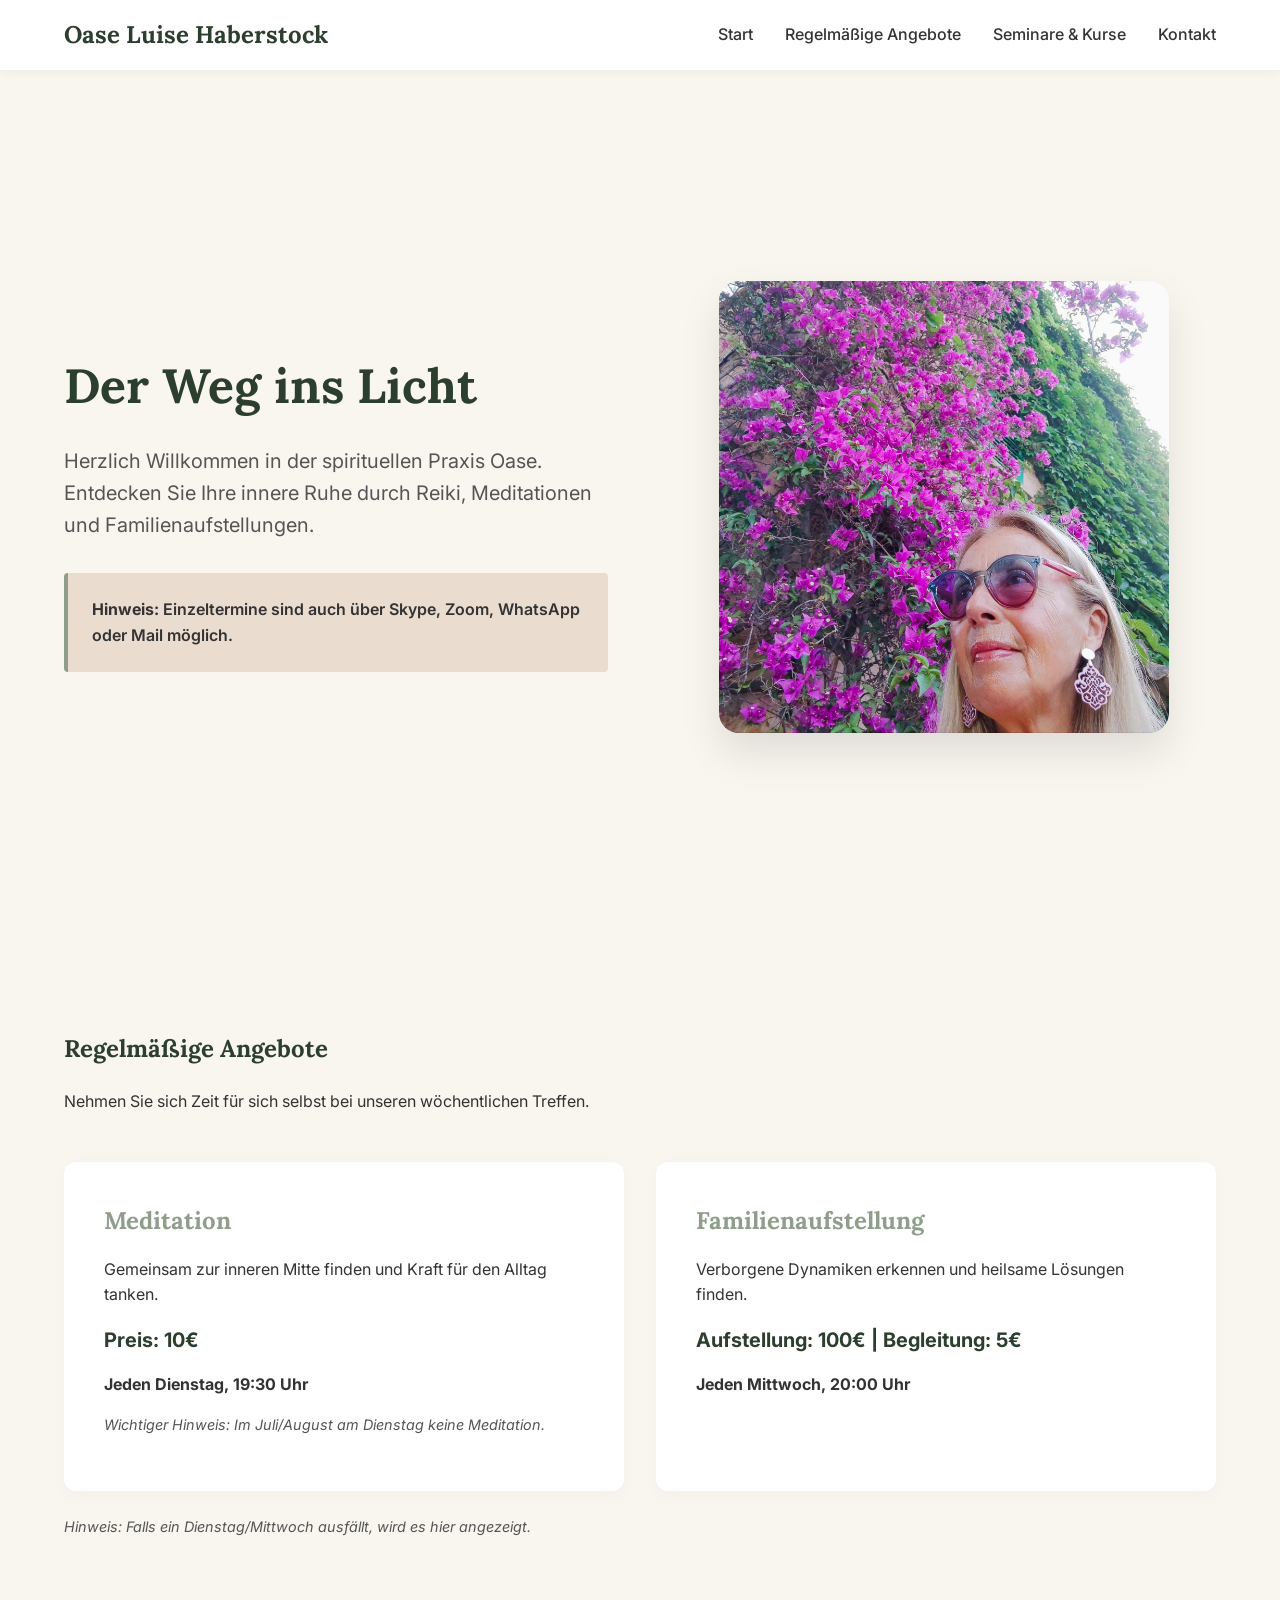
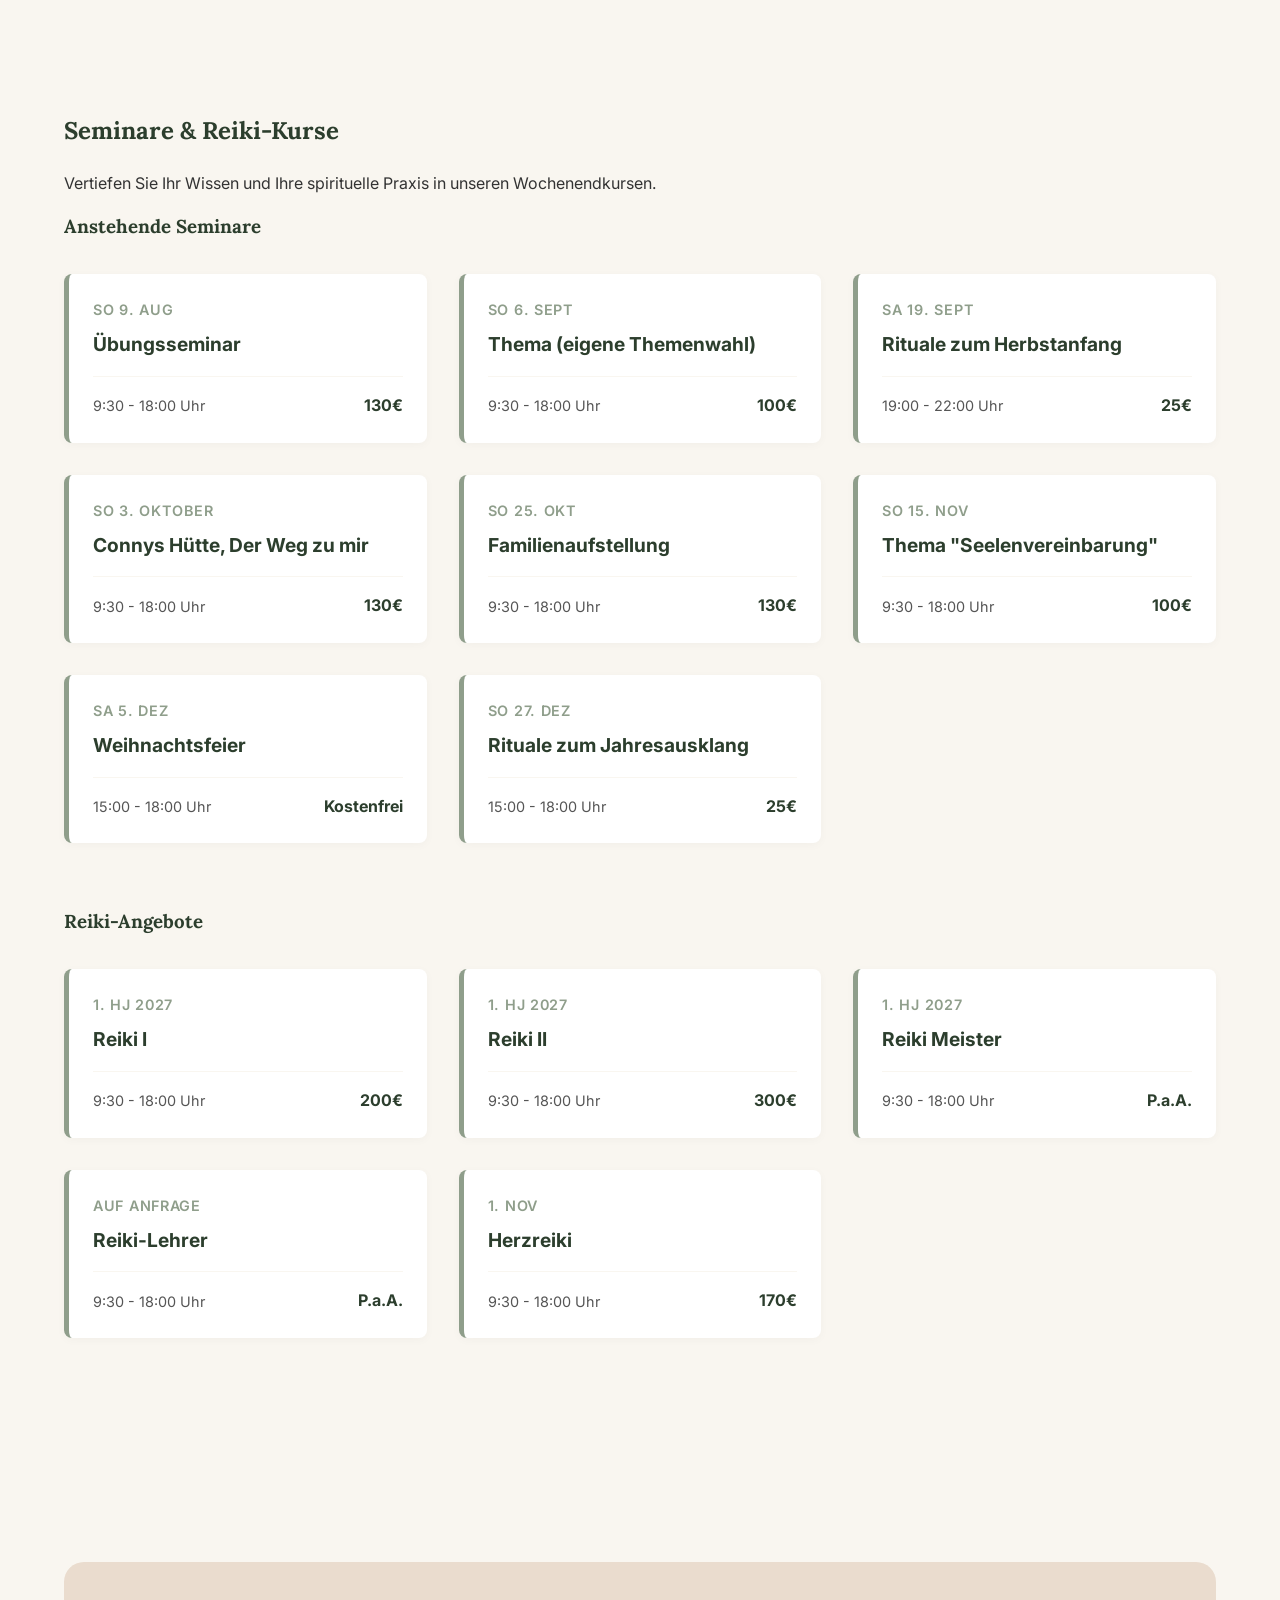
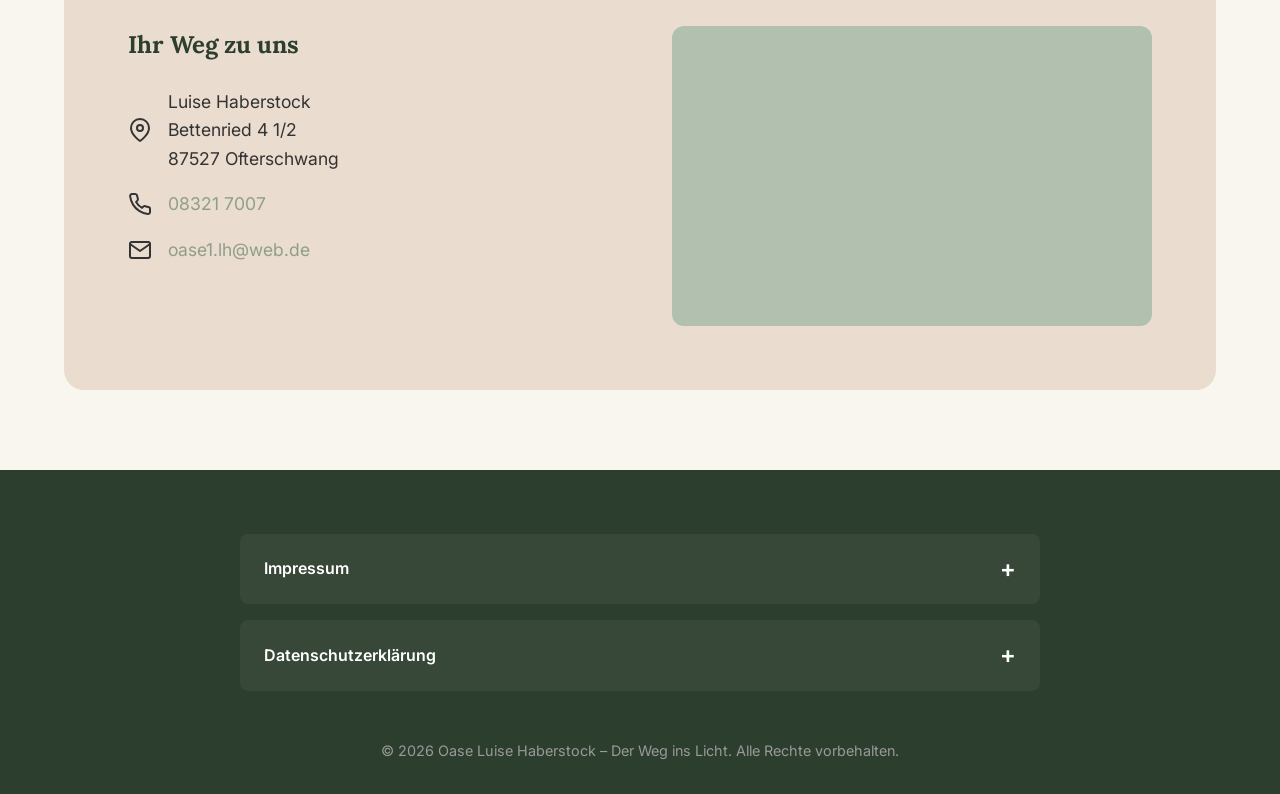
==== index.html @ c5c646de "Add files via upload" ====
<!DOCTYPE html>
<html lang="de">
<head>
    <meta charset="UTF-8">
    <meta name="viewport" content="width=device-width, initial-scale=1.0">
    <title>Oase Luise Haberstock – Der Weg ins Licht</title>
    
    <!-- Google Fonts -->
    <link rel="preconnect" href="https://fonts.googleapis.com">
    <link rel="preconnect" href="https://fonts.gstatic.com" crossorigin>
    <link href="https://fonts.googleapis.com/css2?family=Inter:wght@400;500;600&family=Lora:ital,wght@0,400;0,600;0,700;1,400&display=swap" rel="stylesheet">
    
    <!-- CSS -->
    <link rel="stylesheet" href="style.css">
</head>
<body>

    <!-- Header & Navigation -->
    <header>
        <div class="navbar">
            <div class="logo">Oase Luise Haberstock</div>
            <ul class="nav-links">
                <li><a href="#home">Start</a></li>
                <li><a href="#angebote">Regelmäßige Angebote</a></li>
                <li><a href="#seminare">Seminare & Kurse</a></li>
                <li><a href="#kontakt">Kontakt</a></li>
            </ul>
        </div>
    </header>

    <main>
        <!-- 1. Header / Startbereich -->
        <section id="home" class="hero">
            <div class="hero-content">
                <h1>Der Weg ins Licht</h1>
                <p>Herzlich Willkommen in der spirituellen Praxis Oase. Entdecken Sie Ihre innere Ruhe durch Reiki, Meditationen und Familienaufstellungen.</p>
                
                <div class="notice-box">
                    <strong>Hinweis:</strong> Einzeltermine sind auch über Skype, Zoom, WhatsApp oder Mail möglich.
                </div>
            </div>
            <div class="hero-image">
                <!-- Platzhalter für das Portrait-Bild -->
                <img src="luise-haberstock.jpg" alt="Portrait von Luise Haberstock" onerror="this.outerHTML='<div class=\'placeholder-img\'>Hier Bild einfügen<br>(luise-haberstock.jpg)</div>'">
            </div>
        </section>

        <!-- 2. Regelmäßige Angebote & Preise -->
        <section id="angebote">
            <h2>Regelmäßige Angebote</h2>
            <p>Nehmen Sie sich Zeit für sich selbst bei unseren wöchentlichen Treffen.</p>
            
            <div class="angebote-grid">
                <div class="card">
                    <h3>Meditation</h3>
                    <p>Gemeinsam zur inneren Mitte finden und Kraft für den Alltag tanken.</p>
                    <div class="price">Preis: 10€</div>
                    <p><strong>Jeden Dienstag, 19:30 Uhr</strong></p>
                    <p class="hint">Wichtiger Hinweis: Im Juli/August am Dienstag keine Meditation.</p>
                </div>
                
                <div class="card">
                    <h3>Familienaufstellung</h3>
                    <p>Verborgene Dynamiken erkennen und heilsame Lösungen finden.</p>
                    <div class="price">Aufstellung: 100€ | Begleitung: 5€</div>
                    <p><strong>Jeden Mittwoch, 20:00 Uhr</strong></p>
                </div>
            </div>
            
            <p class="hint" style="margin-top: 1.5rem;">Hinweis: Falls ein Dienstag/Mittwoch ausfällt, wird es hier angezeigt.</p>
        </section>

        <!-- 3. Seminare & Reiki-Kurse -->
        <section id="seminare">
            <h2>Seminare & Reiki-Kurse</h2>
            <p>Vertiefen Sie Ihr Wissen und Ihre spirituelle Praxis in unseren Wochenendkursen.</p>
            
            <h3>Anstehende Seminare</h3>
            <div class="seminar-grid">
                <div class="seminar-card">
                    <div class="seminar-date">So 9. Aug</div>
                    <div class="seminar-title">Übungsseminar</div>
                    <div class="seminar-details">
                        <span class="seminar-time">9:30 - 18:00 Uhr</span>
                        <span class="seminar-price">130€</span>
                    </div>
                </div>

                <div class="seminar-card">
                    <div class="seminar-date">So 6. Sept</div>
                    <div class="seminar-title">Thema (eigene Themenwahl)</div>
                    <div class="seminar-details">
                        <span class="seminar-time">9:30 - 18:00 Uhr</span>
                        <span class="seminar-price">100€</span>
                    </div>
                </div>

                <div class="seminar-card">
                    <div class="seminar-date">Sa 19. Sept</div>
                    <div class="seminar-title">Rituale zum Herbstanfang</div>
                    <div class="seminar-details">
                        <span class="seminar-time">19:00 - 22:00 Uhr</span>
                        <span class="seminar-price">25€</span>
                    </div>
                </div>

                <div class="seminar-card">
                    <div class="seminar-date">So 3. Oktober</div>
                    <div class="seminar-title">Connys Hütte, Der Weg zu mir</div>
                    <div class="seminar-details">
                        <span class="seminar-time">9:30 - 18:00 Uhr</span>
                        <span class="seminar-price">130€</span>
                    </div>
                </div>

                <div class="seminar-card">
                    <div class="seminar-date">So 25. Okt</div>
                    <div class="seminar-title">Familienaufstellung</div>
                    <div class="seminar-details">
                        <span class="seminar-time">9:30 - 18:00 Uhr</span>
                        <span class="seminar-price">130€</span>
                    </div>
                </div>

                <div class="seminar-card">
                    <div class="seminar-date">So 15. Nov</div>
                    <div class="seminar-title">Thema "Seelenvereinbarung"</div>
                    <div class="seminar-details">
                        <span class="seminar-time">9:30 - 18:00 Uhr</span>
                        <span class="seminar-price">100€</span>
                    </div>
                </div>

                <div class="seminar-card">
                    <div class="seminar-date">Sa 5. Dez</div>
                    <div class="seminar-title">Weihnachtsfeier</div>
                    <div class="seminar-details">
                        <span class="seminar-time">15:00 - 18:00 Uhr</span>
                        <span class="seminar-price">Kostenfrei</span>
                    </div>
                </div>

                <div class="seminar-card">
                    <div class="seminar-date">So 27. Dez</div>
                    <div class="seminar-title">Rituale zum Jahresausklang</div>
                    <div class="seminar-details">
                        <span class="seminar-time">15:00 - 18:00 Uhr</span>
                        <span class="seminar-price">25€</span>
                    </div>
                </div>
            </div>

            <h3 style="margin-top: 3rem;">Reiki-Angebote</h3>
            <div class="seminar-grid">
                <div class="seminar-card">
                    <div class="seminar-date">1. HJ 2027</div>
                    <div class="seminar-title">Reiki I</div>
                    <div class="seminar-details">
                        <span class="seminar-time">9:30 - 18:00 Uhr</span>
                        <span class="seminar-price">200€</span>
                    </div>
                </div>

                <div class="seminar-card">
                    <div class="seminar-date">1. HJ 2027</div>
                    <div class="seminar-title">Reiki II</div>
                    <div class="seminar-details">
                        <span class="seminar-time">9:30 - 18:00 Uhr</span>
                        <span class="seminar-price">300€</span>
                    </div>
                </div>

                <div class="seminar-card">
                    <div class="seminar-date">1. HJ 2027</div>
                    <div class="seminar-title">Reiki Meister</div>
                    <div class="seminar-details">
                        <span class="seminar-time">9:30 - 18:00 Uhr</span>
                        <span class="seminar-price">P.a.A.</span>
                    </div>
                </div>

                <div class="seminar-card">
                    <div class="seminar-date">Auf Anfrage</div>
                    <div class="seminar-title">Reiki-Lehrer</div>
                    <div class="seminar-details">
                        <span class="seminar-time">9:30 - 18:00 Uhr</span>
                        <span class="seminar-price">P.a.A.</span>
                    </div>
                </div>

                <div class="seminar-card">
                    <div class="seminar-date">1. Nov</div>
                    <div class="seminar-title">Herzreiki</div>
                    <div class="seminar-details">
                        <span class="seminar-time">9:30 - 18:00 Uhr</span>
                        <span class="seminar-price">170€</span>
                    </div>
                </div>
            </div>
        </section>

        <!-- 4. Ihr Weg zu uns (Anfahrt & Kontakt) -->
        <section id="kontakt">
            <div class="kontakt-wrapper">
                <div class="kontakt-info">
                    <h2>Ihr Weg zu uns</h2>
                    <p>
                        <svg width="24" height="24" viewBox="0 0 24 24" fill="none" stroke="currentColor" stroke-width="2" stroke-linecap="round" stroke-linejoin="round"><path d="M21 10c0 7-9 13-9 13s-9-6-9-13a9 9 0 0 1 18 0z"></path><circle cx="12" cy="10" r="3"></circle></svg>
                        Luise Haberstock<br>Bettenried 4 1/2<br>87527 Ofterschwang
                    </p>
                    <p>
                        <svg width="24" height="24" viewBox="0 0 24 24" fill="none" stroke="currentColor" stroke-width="2" stroke-linecap="round" stroke-linejoin="round"><path d="M22 16.92v3a2 2 0 0 1-2.18 2 19.79 19.79 0 0 1-8.63-3.07 19.5 19.5 0 0 1-6-6 19.79 19.79 0 0 1-3.07-8.67A2 2 0 0 1 4.11 2h3a2 2 0 0 1 2 1.72 12.84 12.84 0 0 0 .7 2.81 2 2 0 0 1-.45 2.11L8.09 9.91a16 16 0 0 0 6 6l1.27-1.27a2 2 0 0 1 2.11-.45 12.84 12.84 0 0 0 2.81.7A2 2 0 0 1 22 16.92z"></path></svg>
                        <a href="tel:083217007">08321 7007</a>
                    </p>
                    <p>
                        <svg width="24" height="24" viewBox="0 0 24 24" fill="none" stroke="currentColor" stroke-width="2" stroke-linecap="round" stroke-linejoin="round"><path d="M4 4h16c1.1 0 2 .9 2 2v12c0 1.1-.9 2-2 2H4c-1.1 0-2-.9-2-2V6c0-1.1.9-2 2-2z"></path><polyline points="22,6 12,13 2,6"></polyline></svg>
                        <a href="mailto:oase1.lh@web.de">oase1.lh@web.de</a>
                    </p>
                </div>
                <div class="kontakt-map">
                    <iframe 
                        width="100%" 
                        height="100%" 
                        style="border:0; border-radius: 12px; min-height: 300px;" 
                        loading="lazy" 
                        allowfullscreen 
                        src="https://maps.google.com/maps?q=Bettenried%204%201/2,%2087527%20Ofterschwang&t=&z=13&ie=UTF8&iwloc=&output=embed">
                    </iframe>
                </div>
            </div>
        </section>
    </main>

    <!-- 5. Footer (Impressum & Datenschutz) -->
    <footer>
        <details>
            <summary>Impressum</summary>
            <div class="details-content">
                <p><strong>Herausgeber und verantwortlich für den Inhalt:</strong></p>
                <p>Luise Haberstock<br>
                Bettenried 4 1/2<br>
                87527 Ofterschwang</p>
                <p>Telefon: 08321 7007<br>
                E-Mail: oase1.lh@web.de</p>
                <p><strong>Gewährleistung:</strong><br>
                Wir bemühen uns um möglichst korrekte und aktuelle Information. Trotzdem können Fehler auftreten. Die Inhalte wurden sorgfältig erarbeitet. Dennoch übernehmen Autoren und Herausgeber keine Gewähr und Haftung für die Richtigkeit, Zuverlässigkeit, Vollständigkeit und Aktualität der Information.</p>
            </div>
        </details>

        <details>
            <summary>Datenschutzerklärung</summary>
            <div class="details-content">
                <p><strong>Verantwortliche:</strong> Luise Haberstock</p>
                <p><strong>Allgemeine Hinweise:</strong><br>
                Die folgenden Hinweise geben einen einfachen Überblick darüber, was mit Ihren personenbezogenen Daten passiert, wenn Sie unsere Website besuchen.</p>
                <p><strong>Datenerfassung auf unserer Website (Server-Log-Files):</strong><br>
                Der Provider der Seiten erhebt und speichert automatisch Informationen in so genannten Server-Log-Files, die Ihr Browser automatisch an uns übermittelt. Dies sind Browsertyp/Browserversion, verwendetes Betriebssystem, Referrer URL, Hostname des zugreifenden Rechners, Uhrzeit der Serveranfrage, IP-Adresse. Eine Zusammenführung dieser Daten mit anderen Datenquellen wird nicht vorgenommen.</p>
                <p><strong>Cookies:</strong><br>
                Diese Website verwendet teilweise so genannte Cookies. Cookies richten auf Ihrem Rechner keinen Schaden an und enthalten keine Viren. Sie dienen dazu, unser Angebot nutzerfreundlicher, effektiver und sicherer zu machen.</p>
                <p><strong>Auskunft, Löschung, Sperrung:</strong><br>
                Sie haben jederzeit das Recht auf unentgeltliche Auskunft über Ihre gespeicherten personenbezogenen Daten, deren Herkunft und Empfänger und den Zweck der Datenverarbeitung sowie ein Recht auf Berichtigung, Sperrung oder Löschung dieser Daten. Hierzu sowie zu weiteren Fragen zum Thema personenbezogene Daten können Sie sich jederzeit unter der im Impressum angegebenen Adresse an uns wenden.</p>
            </div>
        </details>

        <div class="copyright">
            &copy; 2026 Oase Luise Haberstock – Der Weg ins Licht. Alle Rechte vorbehalten.
        </div>
    </footer>

</body>
</html>
---- style.css ----
:root {
  --color-sage: #8F9E8B;
  --color-sage-light: #B2C0AF;
  --color-sand: #EADCCE;
  --color-beige: #F9F6F0;
  --color-white: #FFFFFF;
  --color-text: #333333;
  --color-text-light: #555555;
  --color-heading: #2C3E2D;
  --color-accent: #D9C5B2;
}

html {
  scroll-behavior: smooth;
  font-size: 16px;
}

body {
  margin: 0;
  padding: 0;
  font-family: 'Inter', sans-serif;
  color: var(--color-text);
  background-color: var(--color-beige);
  line-height: 1.6;
}

h1, h2, h3, h4, h5, h6 {
  font-family: 'Lora', serif;
  color: var(--color-heading);
  margin-top: 0;
}

a {
  color: var(--color-sage);
  text-decoration: none;
  transition: color 0.3s ease;
}

a:hover {
  color: var(--color-heading);
}

img {
  max-width: 100%;
  height: auto;
  border-radius: 8px;
}

/* Header & Navigation */
header {
  background-color: var(--color-white);
  box-shadow: 0 2px 10px rgba(0, 0, 0, 0.05);
  position: sticky;
  top: 0;
  z-index: 1000;
}

.navbar {
  display: flex;
  justify-content: space-between;
  align-items: center;
  padding: 1rem 5%;
  max-width: 1200px;
  margin: 0 auto;
}

.logo {
  font-family: 'Lora', serif;
  font-size: 1.5rem;
  font-weight: 700;
  color: var(--color-heading);
}

.nav-links {
  list-style: none;
  display: flex;
  gap: 2rem;
  margin: 0;
  padding: 0;
}

.nav-links a {
  font-weight: 500;
  color: var(--color-text);
}

.nav-links a:hover {
  color: var(--color-sage);
}

/* Sections */
section {
  padding: 5rem 5%;
  max-width: 1200px;
  margin: 0 auto;
}

/* Hero Section */
.hero {
  display: flex;
  align-items: center;
  gap: 4rem;
  min-height: 80vh;
}

.hero-content {
  flex: 1;
}

.hero-content h1 {
  font-size: 3rem;
  margin-bottom: 1rem;
}

.hero-content p {
  font-size: 1.25rem;
  margin-bottom: 2rem;
  color: var(--color-text-light);
}

.notice-box {
  background-color: var(--color-sand);
  padding: 1.5rem;
  border-left: 4px solid var(--color-sage);
  border-radius: 4px;
  font-weight: 600;
  margin-top: 2rem;
}

.hero-image {
  flex: 1;
  text-align: center;
}

.hero-image img {
  width: 100%;
  max-width: 450px;
  border-radius: 20px;
  box-shadow: 0 20px 40px rgba(0, 0, 0, 0.1);
  object-fit: cover;
}

.placeholder-img {
  width: 100%;
  max-width: 450px;
  height: 600px;
  background-color: var(--color-sage-light);
  border-radius: 20px;
  display: flex;
  align-items: center;
  justify-content: center;
  color: var(--color-white);
  font-size: 1.2rem;
  font-family: 'Lora', serif;
}

/* Regelmäßige Angebote */
.angebote-grid {
  display: grid;
  grid-template-columns: repeat(auto-fit, minmax(300px, 1fr));
  gap: 2rem;
  margin-top: 3rem;
}

.card {
  background-color: var(--color-white);
  padding: 2.5rem;
  border-radius: 12px;
  box-shadow: 0 4px 15px rgba(0,0,0,0.03);
  transition: transform 0.3s ease;
}

.card:hover {
  transform: translateY(-5px);
}

.card h3 {
  color: var(--color-sage);
  font-size: 1.5rem;
  margin-bottom: 1rem;
}

.price {
  font-weight: 700;
  font-size: 1.25rem;
  color: var(--color-heading);
  margin: 1rem 0;
}

.hint {
  font-size: 0.9rem;
  color: var(--color-text-light);
  font-style: italic;
}

/* Seminare & Kurse */
.seminar-grid {
  display: grid;
  grid-template-columns: repeat(auto-fill, minmax(300px, 1fr));
  gap: 2rem;
  margin-top: 2rem;
  margin-bottom: 4rem;
}

.seminar-card {
  background-color: var(--color-white);
  border-left: 5px solid var(--color-sage);
  padding: 1.5rem;
  border-radius: 8px;
  box-shadow: 0 2px 10px rgba(0,0,0,0.03);
}

.seminar-date {
  font-size: 0.9rem;
  color: var(--color-sage);
  font-weight: 600;
  text-transform: uppercase;
  letter-spacing: 0.05em;
  margin-bottom: 0.5rem;
}

.seminar-title {
  font-size: 1.2rem;
  font-weight: 700;
  color: var(--color-heading);
  margin-bottom: 0.5rem;
}

.seminar-details {
  display: flex;
  justify-content: space-between;
  align-items: center;
  margin-top: 1rem;
  border-top: 1px solid var(--color-beige);
  padding-top: 1rem;
}

.seminar-time {
  font-size: 0.9rem;
  color: var(--color-text-light);
}

.seminar-price {
  font-weight: 700;
  color: var(--color-heading);
}

/* Kontakt */
.kontakt-wrapper {
  display: flex;
  gap: 4rem;
  background-color: var(--color-sand);
  padding: 4rem;
  border-radius: 20px;
}

.kontakt-info {
  flex: 1;
}

.kontakt-info h2 {
  margin-bottom: 1.5rem;
}

.kontakt-info p {
  font-size: 1.1rem;
  margin-bottom: 1rem;
  display: flex;
  align-items: center;
  gap: 1rem;
}

.kontakt-map {
  flex: 1;
  min-height: 300px;
  background-color: var(--color-sage-light);
  border-radius: 12px;
  display: flex;
  align-items: center;
  justify-content: center;
  color: var(--color-white);
  font-weight: 600;
}

/* Footer & Accordions */
footer {
  background-color: var(--color-heading);
  color: var(--color-white);
  padding: 4rem 5% 2rem;
  text-align: center;
}

details {
  background-color: rgba(255,255,255,0.05);
  margin-bottom: 1rem;
  border-radius: 8px;
  overflow: hidden;
  text-align: left;
  max-width: 800px;
  margin-left: auto;
  margin-right: auto;
}

summary {
  padding: 1rem 1.5rem;
  cursor: pointer;
  font-weight: 600;
  outline: none;
  list-style: none;
  display: flex;
  justify-content: space-between;
  align-items: center;
}

summary::-webkit-details-marker {
  display: none;
}

summary::after {
  content: '+';
  font-size: 1.5rem;
}

details[open] summary::after {
  content: '−';
}

.details-content {
  padding: 0 1.5rem 1.5rem;
  font-size: 0.9rem;
  color: #cccccc;
}

.copyright {
  margin-top: 3rem;
  font-size: 0.9rem;
  color: #999999;
}

/* Responsive */
@media (max-width: 992px) {
  .hero {
    flex-direction: column;
    text-align: center;
    padding-top: 2rem;
  }
  
  .notice-box {
    text-align: left;
  }
  
  .kontakt-wrapper {
    flex-direction: column;
    padding: 2rem;
  }
}

@media (max-width: 768px) {
  .navbar {
    flex-direction: column;
    gap: 1rem;
  }
  
  .nav-links {
    flex-wrap: wrap;
    justify-content: center;
    gap: 1rem;
  }
  
  section {
    padding: 3rem 5%;
  }
  
  .hero-content h1 {
    font-size: 2.2rem;
  }
}
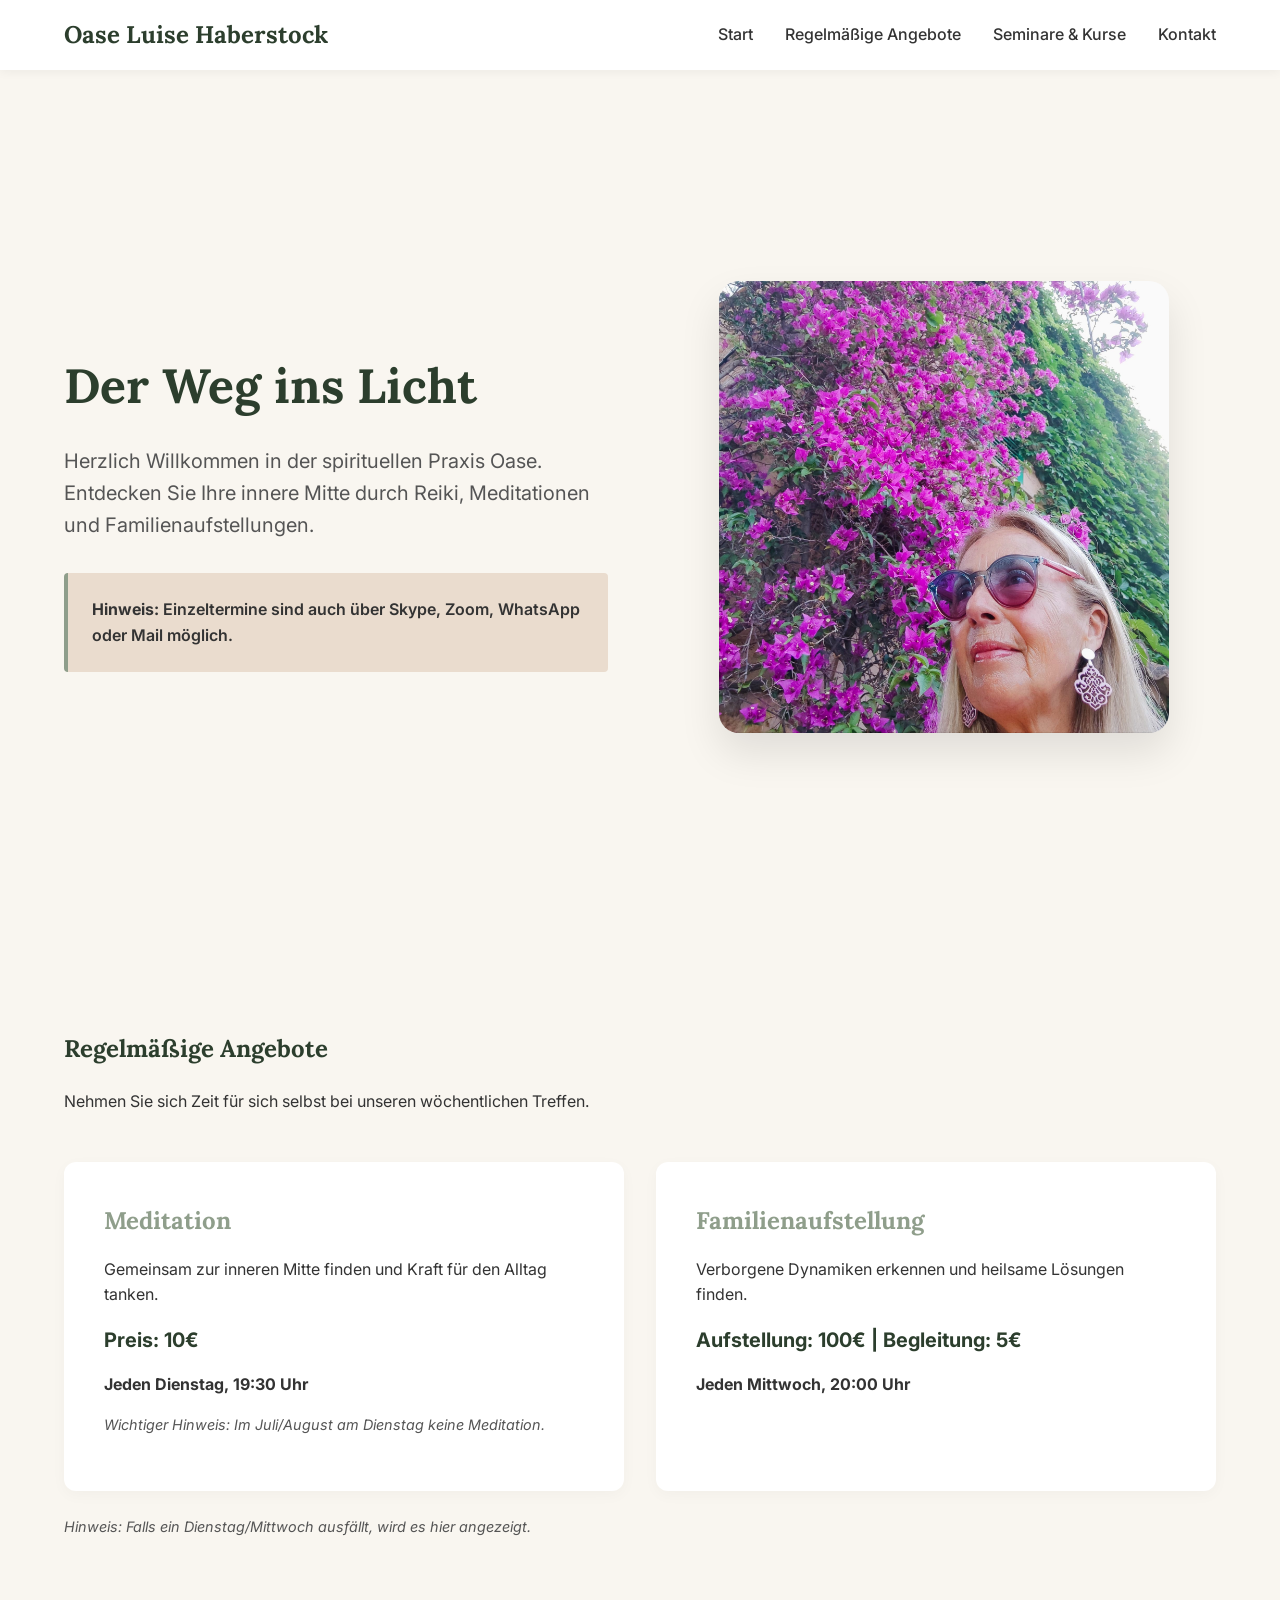
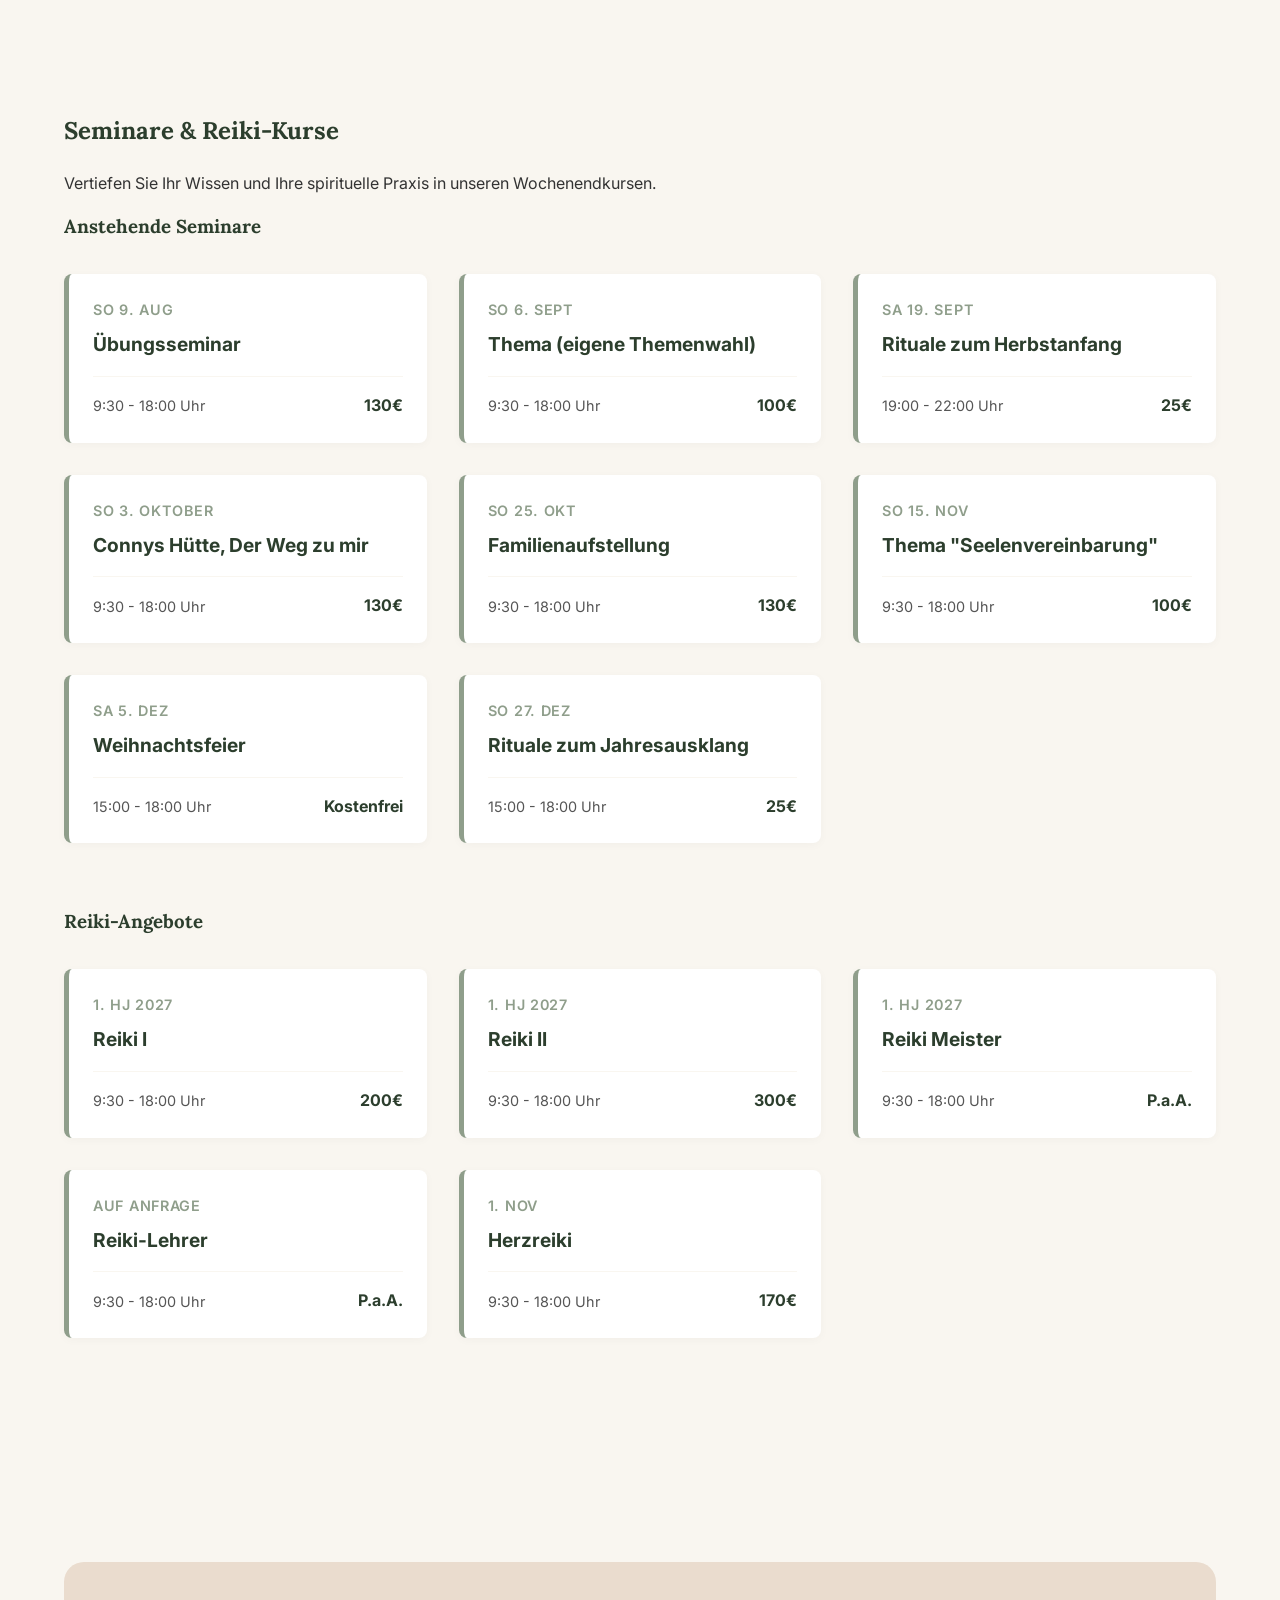
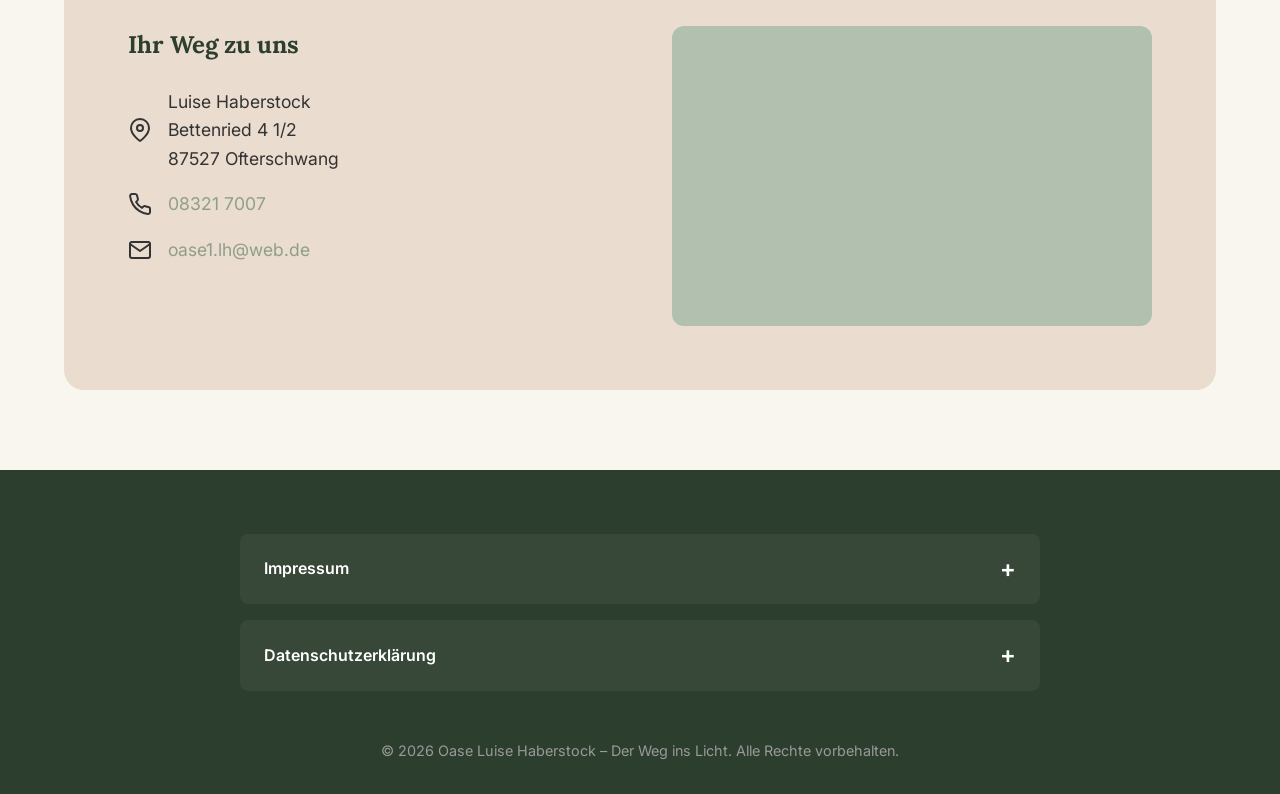
==== commit e0851b59: "Add files via upload" ====
--- a/index.html
+++ b/index.html
@@ -33,7 +33,7 @@
         <section id="home" class="hero">
             <div class="hero-content">
                 <h1>Der Weg ins Licht</h1>
-                <p>Herzlich Willkommen in der spirituellen Praxis Oase. Entdecken Sie Ihre innere Ruhe durch Reiki, Meditationen und Familienaufstellungen.</p>
+                <p>Herzlich Willkommen in der spirituellen Praxis Oase. Entdecken Sie Ihre innere Mitte durch Reiki, Meditationen und Familienaufstellungen.</p>
                 
                 <div class="notice-box">
                     <strong>Hinweis:</strong> Einzeltermine sind auch über Skype, Zoom, WhatsApp oder Mail möglich.
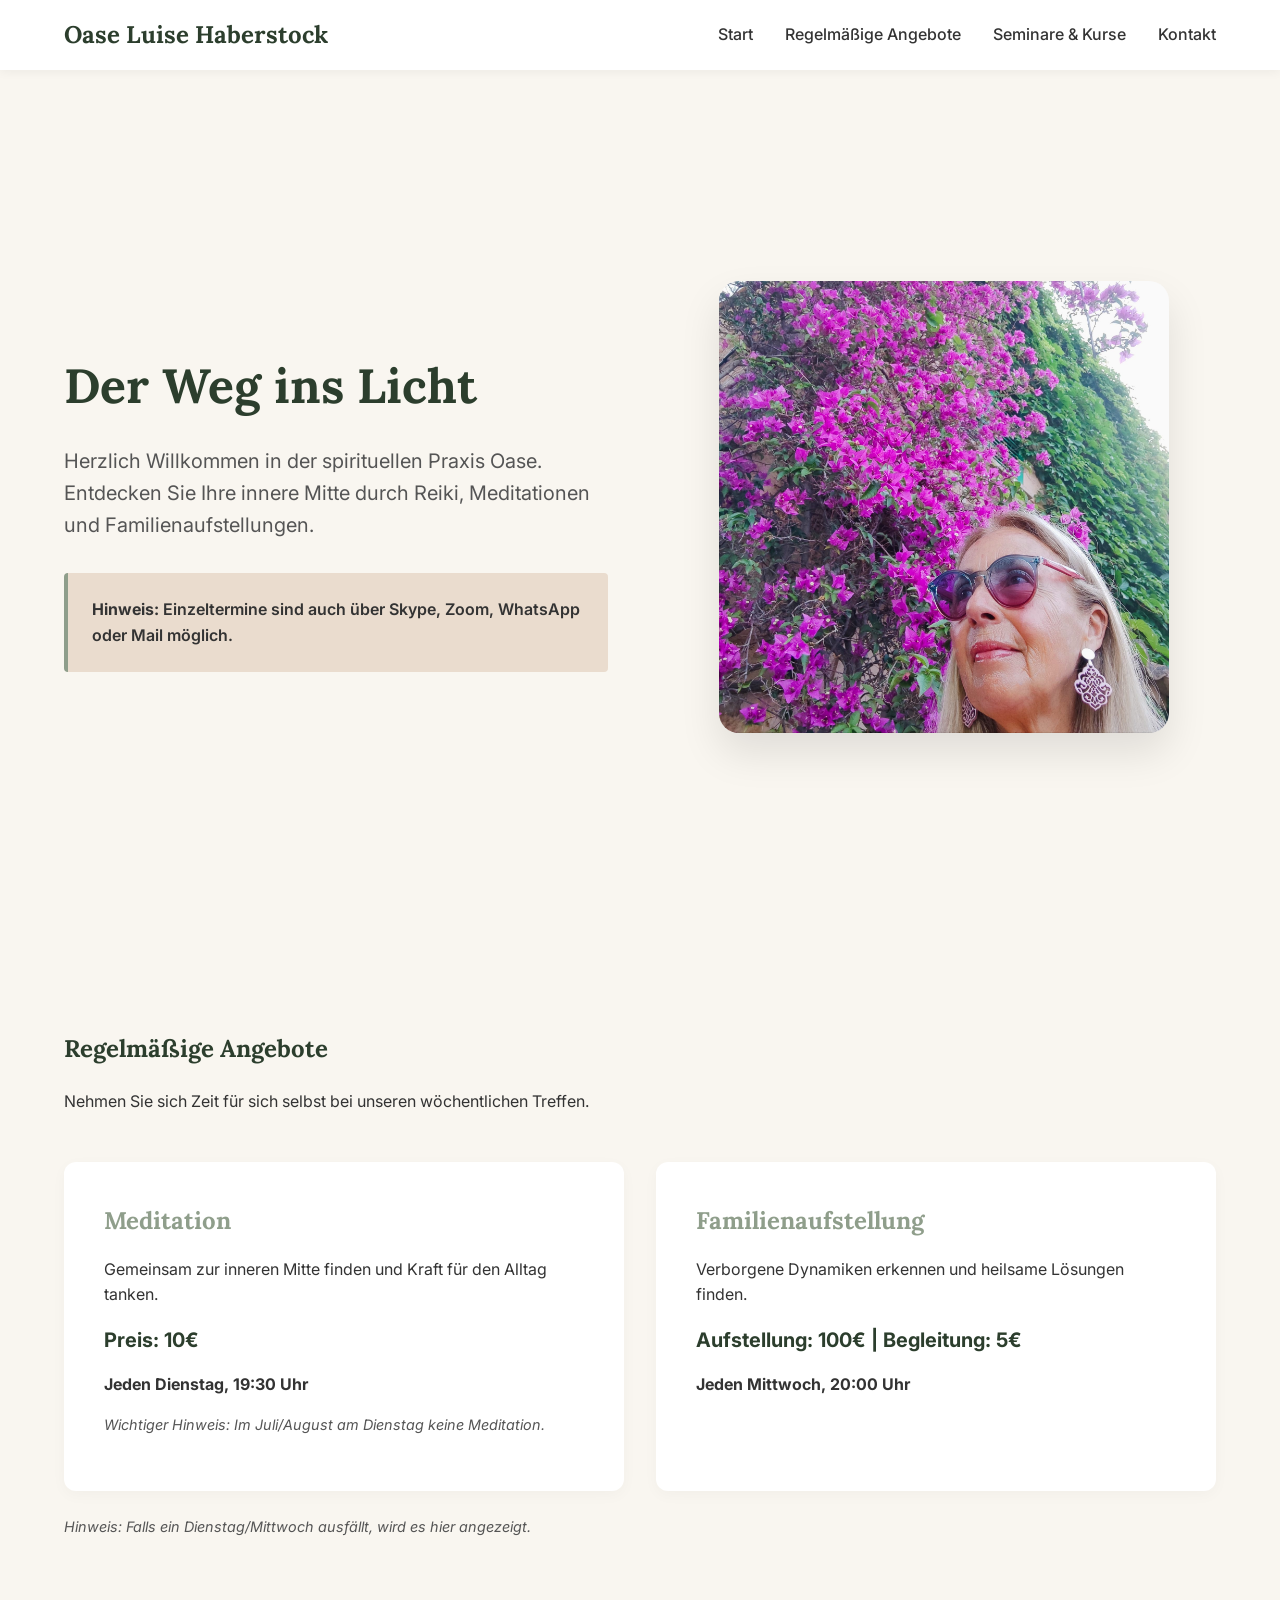
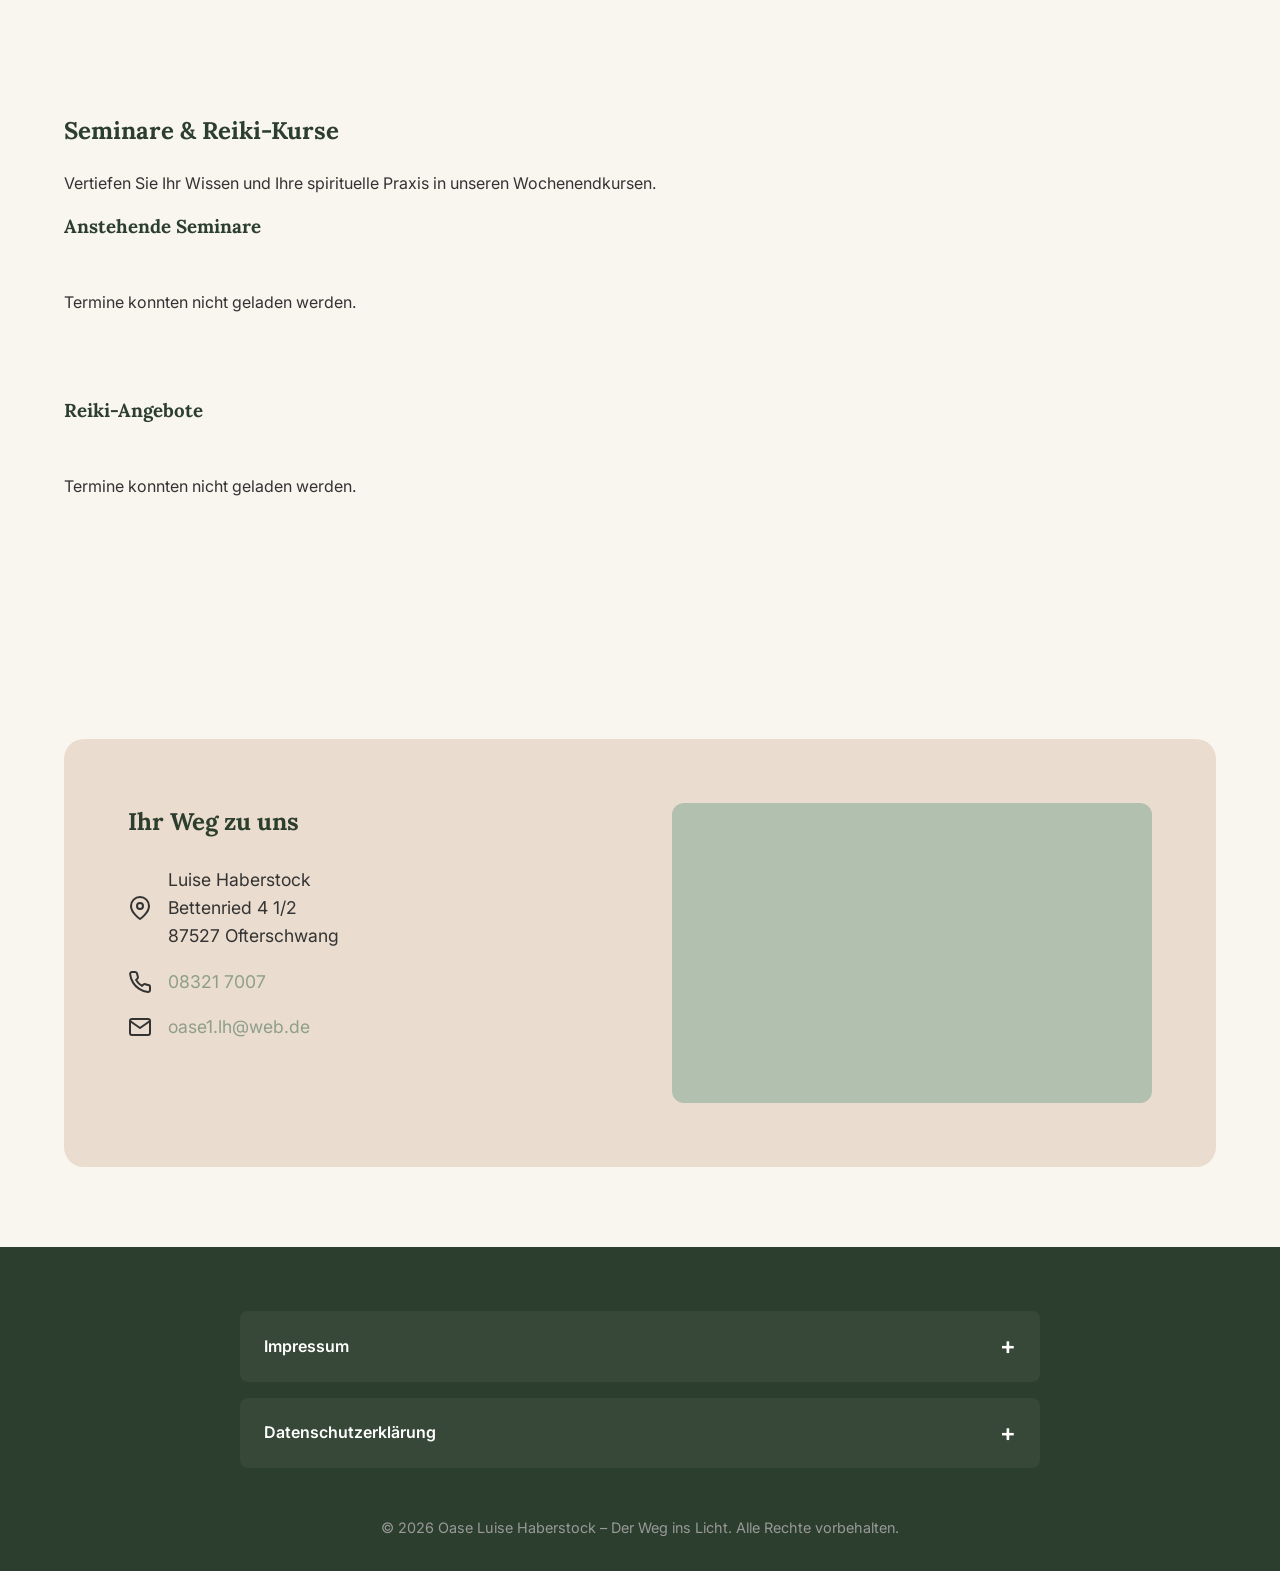
==== commit aee9c4bd: "Add files via upload" ====
--- a/index.html
+++ b/index.html
@@ -76,126 +76,13 @@
             <p>Vertiefen Sie Ihr Wissen und Ihre spirituelle Praxis in unseren Wochenendkursen.</p>
             
             <h3>Anstehende Seminare</h3>
-            <div class="seminar-grid">
-                <div class="seminar-card">
-                    <div class="seminar-date">So 9. Aug</div>
-                    <div class="seminar-title">Übungsseminar</div>
-                    <div class="seminar-details">
-                        <span class="seminar-time">9:30 - 18:00 Uhr</span>
-                        <span class="seminar-price">130€</span>
-                    </div>
-                </div>
-
-                <div class="seminar-card">
-                    <div class="seminar-date">So 6. Sept</div>
-                    <div class="seminar-title">Thema (eigene Themenwahl)</div>
-                    <div class="seminar-details">
-                        <span class="seminar-time">9:30 - 18:00 Uhr</span>
-                        <span class="seminar-price">100€</span>
-                    </div>
-                </div>
-
-                <div class="seminar-card">
-                    <div class="seminar-date">Sa 19. Sept</div>
-                    <div class="seminar-title">Rituale zum Herbstanfang</div>
-                    <div class="seminar-details">
-                        <span class="seminar-time">19:00 - 22:00 Uhr</span>
-                        <span class="seminar-price">25€</span>
-                    </div>
-                </div>
-
-                <div class="seminar-card">
-                    <div class="seminar-date">So 3. Oktober</div>
-                    <div class="seminar-title">Connys Hütte, Der Weg zu mir</div>
-                    <div class="seminar-details">
-                        <span class="seminar-time">9:30 - 18:00 Uhr</span>
-                        <span class="seminar-price">130€</span>
-                    </div>
-                </div>
-
-                <div class="seminar-card">
-                    <div class="seminar-date">So 25. Okt</div>
-                    <div class="seminar-title">Familienaufstellung</div>
-                    <div class="seminar-details">
-                        <span class="seminar-time">9:30 - 18:00 Uhr</span>
-                        <span class="seminar-price">130€</span>
-                    </div>
-                </div>
-
-                <div class="seminar-card">
-                    <div class="seminar-date">So 15. Nov</div>
-                    <div class="seminar-title">Thema "Seelenvereinbarung"</div>
-                    <div class="seminar-details">
-                        <span class="seminar-time">9:30 - 18:00 Uhr</span>
-                        <span class="seminar-price">100€</span>
-                    </div>
-                </div>
-
-                <div class="seminar-card">
-                    <div class="seminar-date">Sa 5. Dez</div>
-                    <div class="seminar-title">Weihnachtsfeier</div>
-                    <div class="seminar-details">
-                        <span class="seminar-time">15:00 - 18:00 Uhr</span>
-                        <span class="seminar-price">Kostenfrei</span>
-                    </div>
-                </div>
-
-                <div class="seminar-card">
-                    <div class="seminar-date">So 27. Dez</div>
-                    <div class="seminar-title">Rituale zum Jahresausklang</div>
-                    <div class="seminar-details">
-                        <span class="seminar-time">15:00 - 18:00 Uhr</span>
-                        <span class="seminar-price">25€</span>
-                    </div>
-                </div>
+            <div id="dynamic-seminare" class="seminar-grid">
+                <p>Lade Termine...</p>
             </div>
 
             <h3 style="margin-top: 3rem;">Reiki-Angebote</h3>
-            <div class="seminar-grid">
-                <div class="seminar-card">
-                    <div class="seminar-date">1. HJ 2027</div>
-                    <div class="seminar-title">Reiki I</div>
-                    <div class="seminar-details">
-                        <span class="seminar-time">9:30 - 18:00 Uhr</span>
-                        <span class="seminar-price">200€</span>
-                    </div>
-                </div>
-
-                <div class="seminar-card">
-                    <div class="seminar-date">1. HJ 2027</div>
-                    <div class="seminar-title">Reiki II</div>
-                    <div class="seminar-details">
-                        <span class="seminar-time">9:30 - 18:00 Uhr</span>
-                        <span class="seminar-price">300€</span>
-                    </div>
-                </div>
-
-                <div class="seminar-card">
-                    <div class="seminar-date">1. HJ 2027</div>
-                    <div class="seminar-title">Reiki Meister</div>
-                    <div class="seminar-details">
-                        <span class="seminar-time">9:30 - 18:00 Uhr</span>
-                        <span class="seminar-price">P.a.A.</span>
-                    </div>
-                </div>
-
-                <div class="seminar-card">
-                    <div class="seminar-date">Auf Anfrage</div>
-                    <div class="seminar-title">Reiki-Lehrer</div>
-                    <div class="seminar-details">
-                        <span class="seminar-time">9:30 - 18:00 Uhr</span>
-                        <span class="seminar-price">P.a.A.</span>
-                    </div>
-                </div>
-
-                <div class="seminar-card">
-                    <div class="seminar-date">1. Nov</div>
-                    <div class="seminar-title">Herzreiki</div>
-                    <div class="seminar-details">
-                        <span class="seminar-time">9:30 - 18:00 Uhr</span>
-                        <span class="seminar-price">170€</span>
-                    </div>
-                </div>
+            <div id="dynamic-reiki" class="seminar-grid">
+                <p>Lade Termine...</p>
             </div>
         </section>
 
@@ -267,5 +154,62 @@
         </div>
     </footer>
 
+    <script>
+        const sheetId = '1RsTxDEbZPwrD1I9rvI2BkVylhRiDqzXIxZyeH7eLPnw';
+        const url = `https://docs.google.com/spreadsheets/d/${sheetId}/gviz/tq?tqx=out:json`;
+
+        fetch(url)
+            .then(res => res.text())
+            .then(text => {
+                // Remove the jsonp wrapper
+                const jsonStr = text.substring(47).slice(0, -2);
+                const data = JSON.parse(jsonStr);
+                
+                const seminareContainer = document.getElementById('dynamic-seminare');
+                const reikiContainer = document.getElementById('dynamic-reiki');
+                
+                seminareContainer.innerHTML = '';
+                reikiContainer.innerHTML = '';
+
+                // Zeile 0 ist in der Regel die Kopfzeile in diesem Format, wenn es über v/f Datenstruktur geht
+                // aber Google Viz API behandelt die erste echte Zeile meist als Header-Metadaten.
+                // Die echten Daten sind in data.table.rows
+                data.table.rows.forEach(row => {
+                    if (!row.c || !row.c[0] || (row.c[0].v === null && row.c[0].f === undefined)) return; // Skip empty rows
+
+                    const datum = row.c[0] ? (row.c[0].f || row.c[0].v || '') : '';
+                    const titel = row.c[1] ? (row.c[1].f || row.c[1].v || '') : '';
+                    const zeit = row.c[2] ? (row.c[2].f || row.c[2].v || '') : '';
+                    const preis = row.c[3] ? (row.c[3].f || row.c[3].v || '') : '';
+                    const kategorieRaw = row.c[4] ? (row.c[4].f || row.c[4].v || '') : '';
+                    const kategorie = String(kategorieRaw).toLowerCase();
+
+                    const cardHTML = `
+                        <div class="seminar-card">
+                            <div class="seminar-date">${datum}</div>
+                            <div class="seminar-title">${titel}</div>
+                            <div class="seminar-details">
+                                <span class="seminar-time">${zeit}</span>
+                                <span class="seminar-price">${preis}</span>
+                            </div>
+                        </div>
+                    `;
+
+                    if (kategorie.includes('reiki')) {
+                        reikiContainer.innerHTML += cardHTML;
+                    } else {
+                        seminareContainer.innerHTML += cardHTML;
+                    }
+                });
+
+                if (seminareContainer.innerHTML === '') seminareContainer.innerHTML = '<p>Derzeit keine Seminare geplant.</p>';
+                if (reikiContainer.innerHTML === '') reikiContainer.innerHTML = '<p>Derzeit keine Reiki-Angebote geplant.</p>';
+            })
+            .catch(err => {
+                console.error("Fehler beim Laden der Tabelle:", err);
+                document.getElementById('dynamic-seminare').innerHTML = '<p>Termine konnten nicht geladen werden.</p>';
+                document.getElementById('dynamic-reiki').innerHTML = '<p>Termine konnten nicht geladen werden.</p>';
+            });
+    </script>
 </body>
 </html>
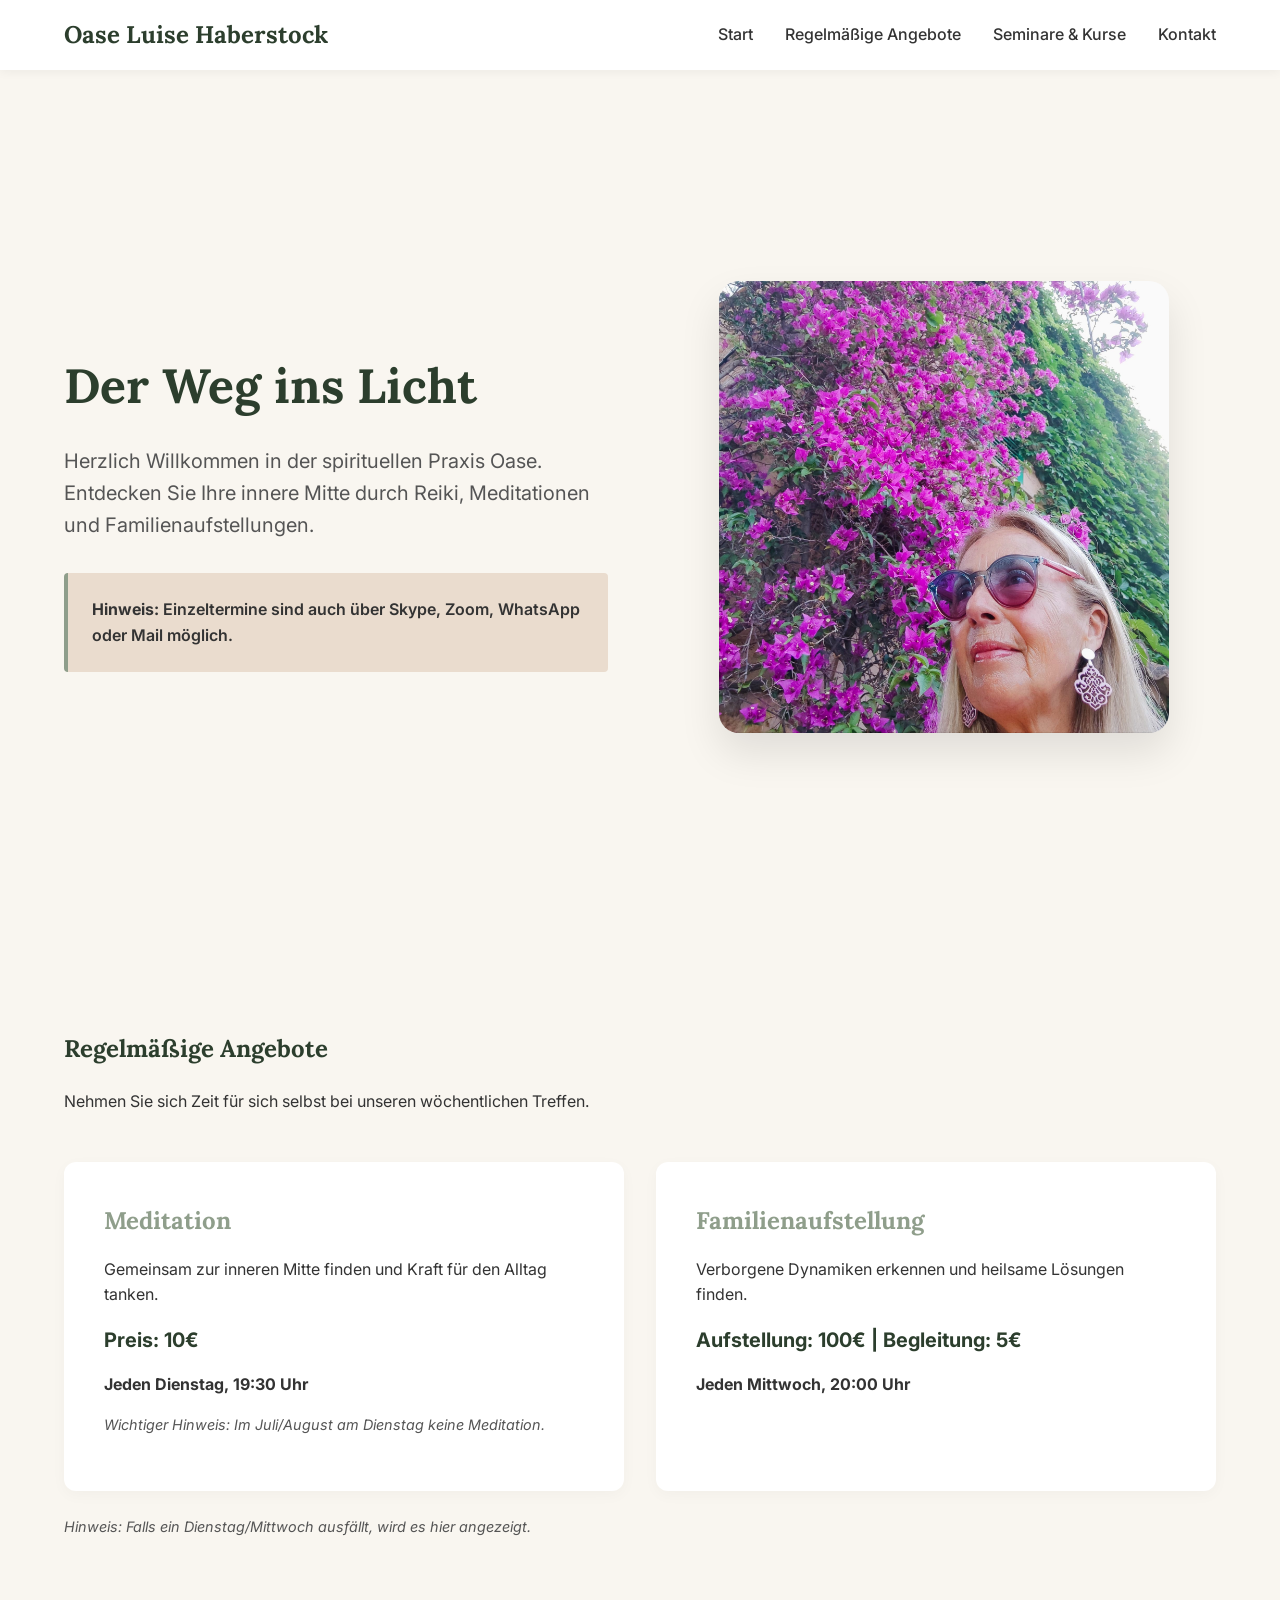
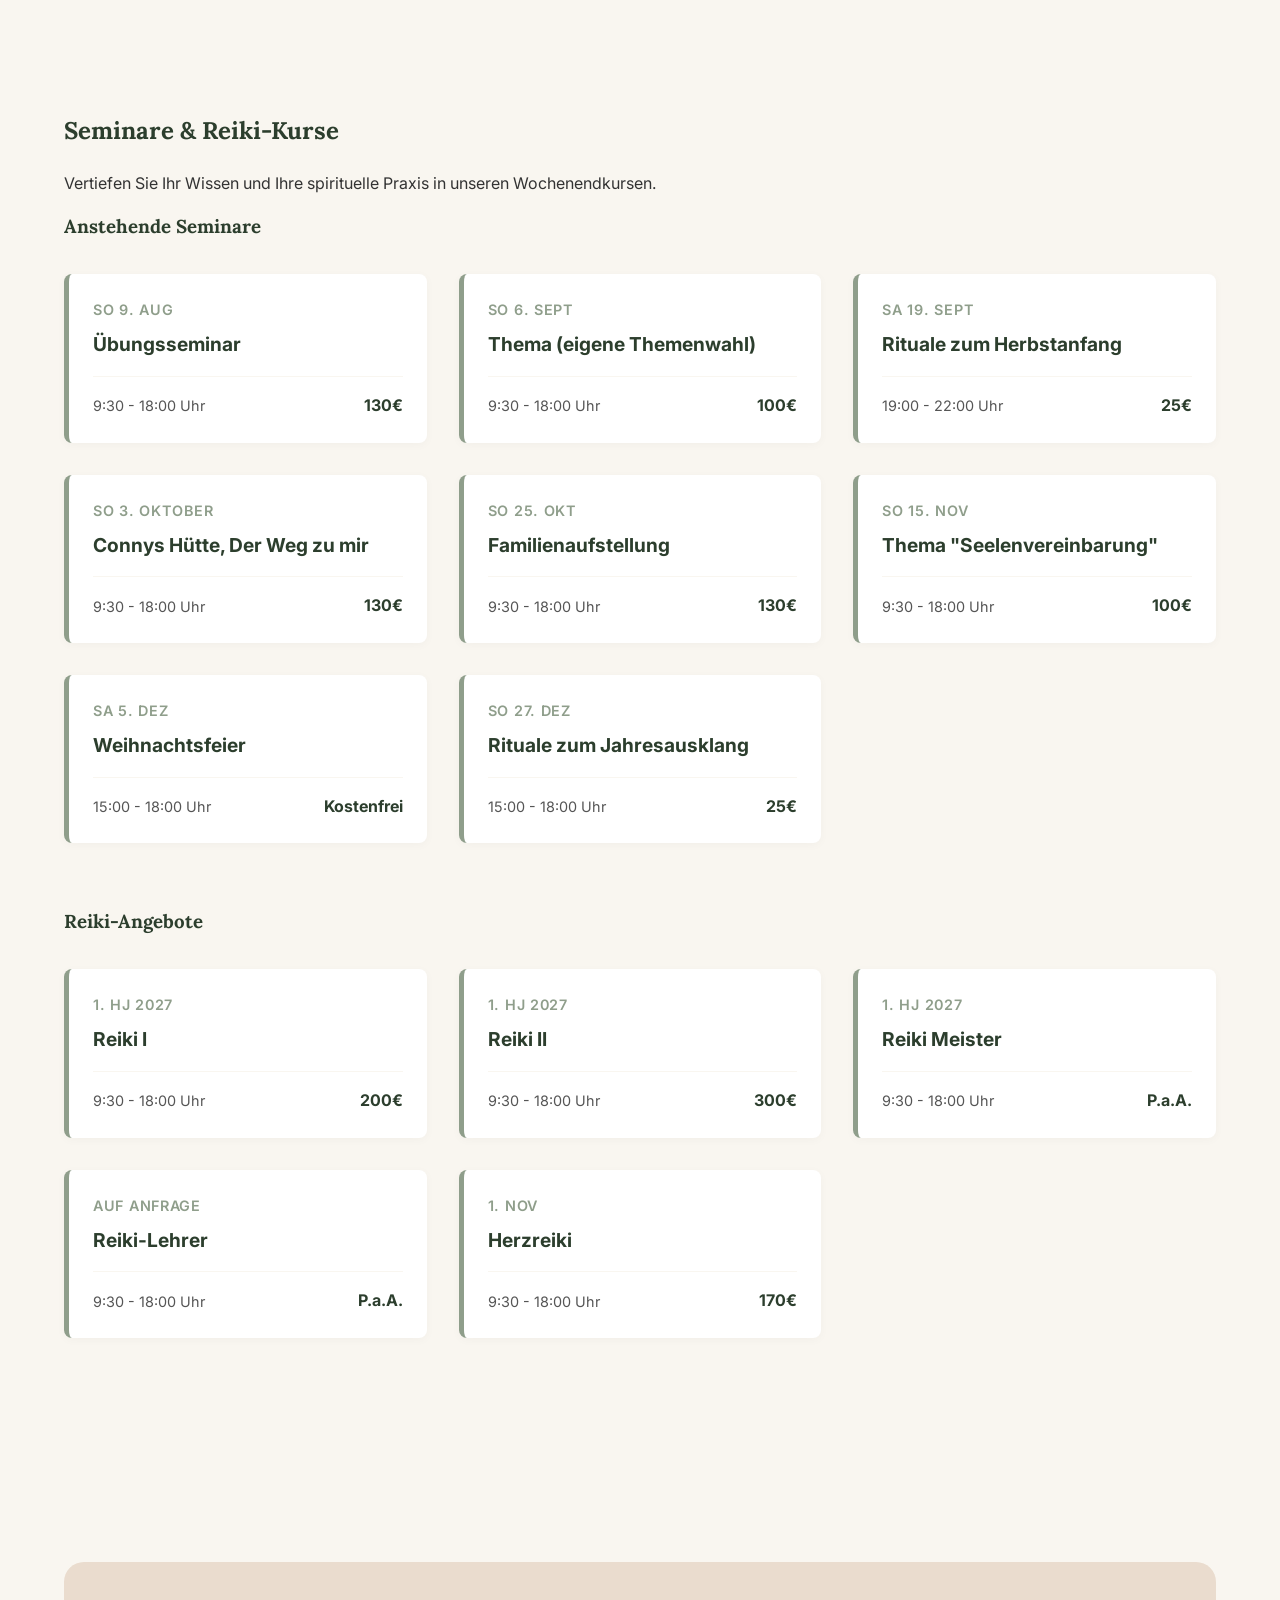
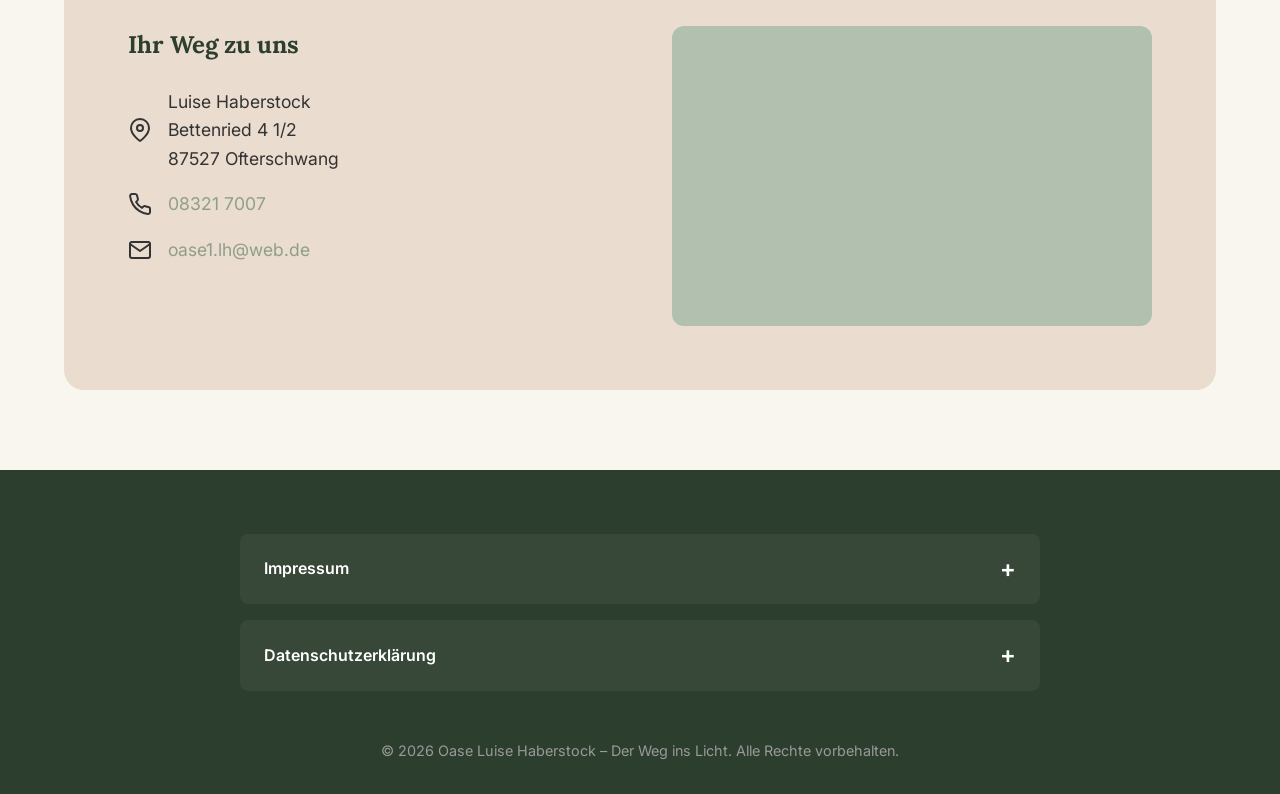
==== commit 0219a37d: "Add files via upload" ====
--- a/index.html
+++ b/index.html
@@ -12,6 +12,9 @@
     
     <!-- CSS -->
     <link rel="stylesheet" href="style.css">
+
+    <!-- Netlify Identity Widget -->
+    <script src="https://identity.netlify.com/v1/netlify-identity-widget.js"></script>
 </head>
 <body>
 
@@ -155,61 +158,67 @@
     </footer>
 
     <script>
-        const sheetId = '1RsTxDEbZPwrD1I9rvI2BkVylhRiDqzXIxZyeH7eLPnw';
-        const url = `https://docs.google.com/spreadsheets/d/${sheetId}/gviz/tq?tqx=out:json`;
-
-        fetch(url)
-            .then(res => res.text())
-            .then(text => {
-                // Remove the jsonp wrapper
-                const jsonStr = text.substring(47).slice(0, -2);
-                const data = JSON.parse(jsonStr);
-                
+        fetch('angebote.json')
+            .then(res => res.json())
+            .then(data => {
                 const seminareContainer = document.getElementById('dynamic-seminare');
                 const reikiContainer = document.getElementById('dynamic-reiki');
                 
                 seminareContainer.innerHTML = '';
                 reikiContainer.innerHTML = '';
 
-                // Zeile 0 ist in der Regel die Kopfzeile in diesem Format, wenn es über v/f Datenstruktur geht
-                // aber Google Viz API behandelt die erste echte Zeile meist als Header-Metadaten.
-                // Die echten Daten sind in data.table.rows
-                data.table.rows.forEach(row => {
-                    if (!row.c || !row.c[0] || (row.c[0].v === null && row.c[0].f === undefined)) return; // Skip empty rows
-
-                    const datum = row.c[0] ? (row.c[0].f || row.c[0].v || '') : '';
-                    const titel = row.c[1] ? (row.c[1].f || row.c[1].v || '') : '';
-                    const zeit = row.c[2] ? (row.c[2].f || row.c[2].v || '') : '';
-                    const preis = row.c[3] ? (row.c[3].f || row.c[3].v || '') : '';
-                    const kategorieRaw = row.c[4] ? (row.c[4].f || row.c[4].v || '') : '';
-                    const kategorie = String(kategorieRaw).toLowerCase();
-
-                    const cardHTML = `
-                        <div class="seminar-card">
-                            <div class="seminar-date">${datum}</div>
-                            <div class="seminar-title">${titel}</div>
-                            <div class="seminar-details">
-                                <span class="seminar-time">${zeit}</span>
-                                <span class="seminar-price">${preis}</span>
+                // Seminare generieren
+                if (data.seminare && data.seminare.length > 0) {
+                    data.seminare.forEach(item => {
+                        seminareContainer.innerHTML += `
+                            <div class="seminar-card">
+                                <div class="seminar-date">${item.datum}</div>
+                                <div class="seminar-title">${item.titel}</div>
+                                <div class="seminar-details">
+                                    <span class="seminar-time">${item.zeit}</span>
+                                    <span class="seminar-price">${item.preis}</span>
+                                </div>
                             </div>
-                        </div>
-                    `;
-
-                    if (kategorie.includes('reiki')) {
-                        reikiContainer.innerHTML += cardHTML;
-                    } else {
-                        seminareContainer.innerHTML += cardHTML;
-                    }
-                });
-
-                if (seminareContainer.innerHTML === '') seminareContainer.innerHTML = '<p>Derzeit keine Seminare geplant.</p>';
-                if (reikiContainer.innerHTML === '') reikiContainer.innerHTML = '<p>Derzeit keine Reiki-Angebote geplant.</p>';
+                        `;
+                    });
+                } else {
+                    seminareContainer.innerHTML = '<p>Derzeit keine Seminare geplant.</p>';
+                }
+
+                // Reiki generieren
+                if (data.reiki && data.reiki.length > 0) {
+                    data.reiki.forEach(item => {
+                        reikiContainer.innerHTML += `
+                            <div class="seminar-card">
+                                <div class="seminar-date">${item.datum}</div>
+                                <div class="seminar-title">${item.titel}</div>
+                                <div class="seminar-details">
+                                    <span class="seminar-time">${item.zeit}</span>
+                                    <span class="seminar-price">${item.preis}</span>
+                                </div>
+                            </div>
+                        `;
+                    });
+                } else {
+                    reikiContainer.innerHTML = '<p>Derzeit keine Reiki-Angebote geplant.</p>';
+                }
             })
             .catch(err => {
-                console.error("Fehler beim Laden der Tabelle:", err);
+                console.error("Fehler beim Laden der Datei:", err);
                 document.getElementById('dynamic-seminare').innerHTML = '<p>Termine konnten nicht geladen werden.</p>';
                 document.getElementById('dynamic-reiki').innerHTML = '<p>Termine konnten nicht geladen werden.</p>';
             });
+
+        // Netlify Identity Login Redirect Fix
+        if (window.netlifyIdentity) {
+            window.netlifyIdentity.on("init", user => {
+                if (!user) {
+                    window.netlifyIdentity.on("login", () => {
+                        document.location.href = "/admin.html";
+                    });
+                }
+            });
+        }
     </script>
 </body>
 </html>
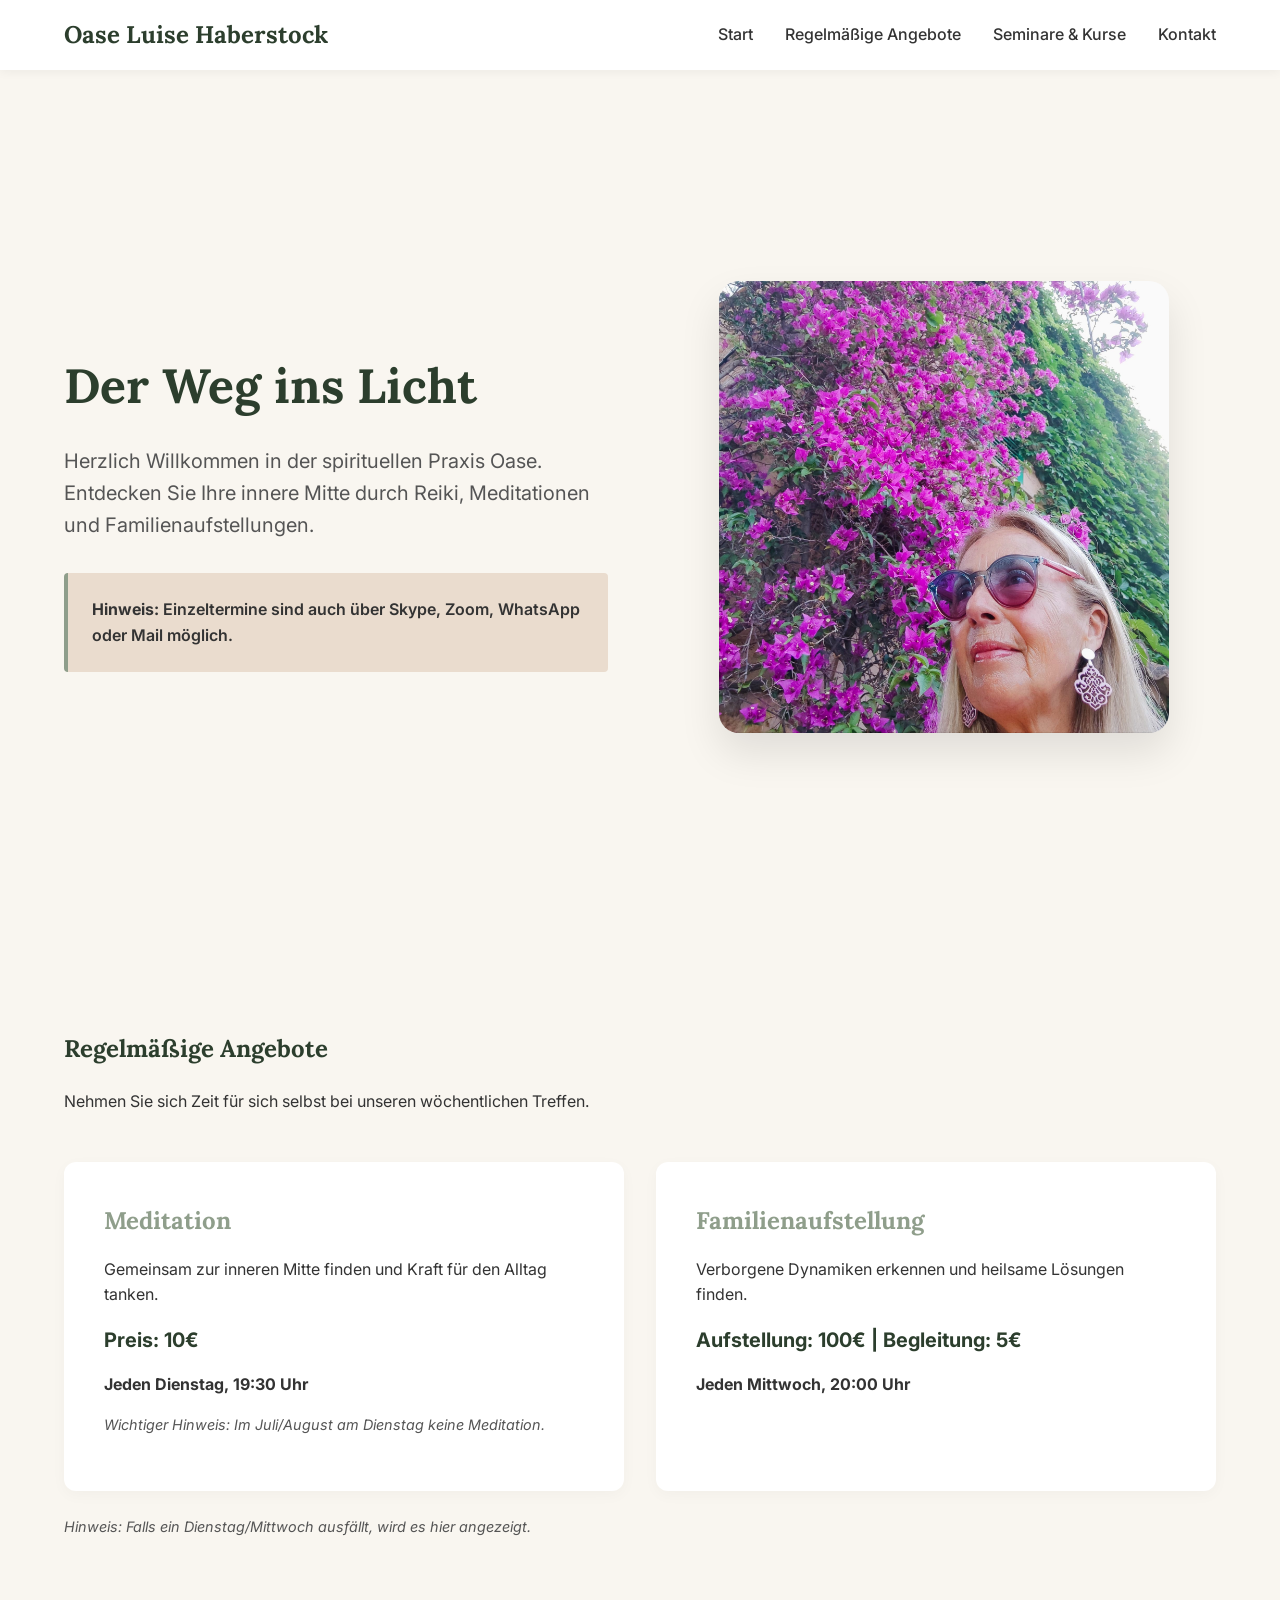
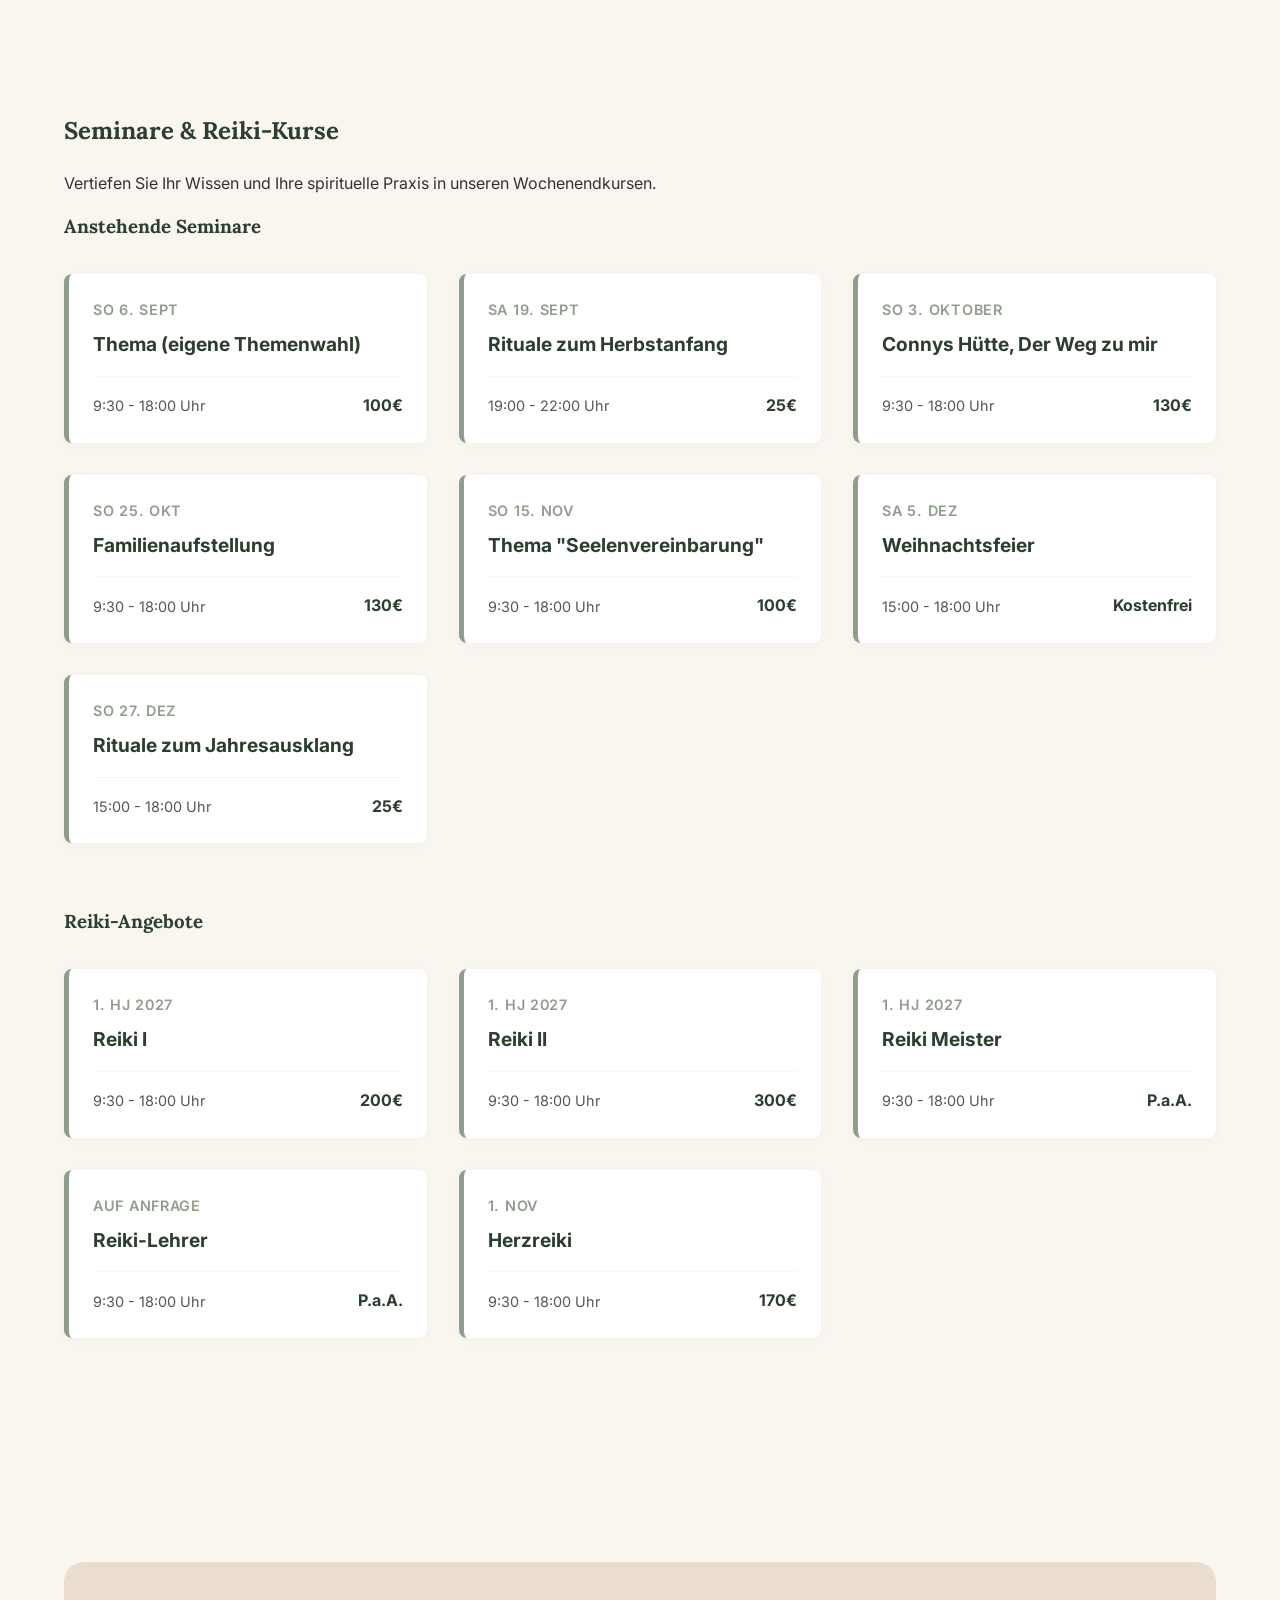
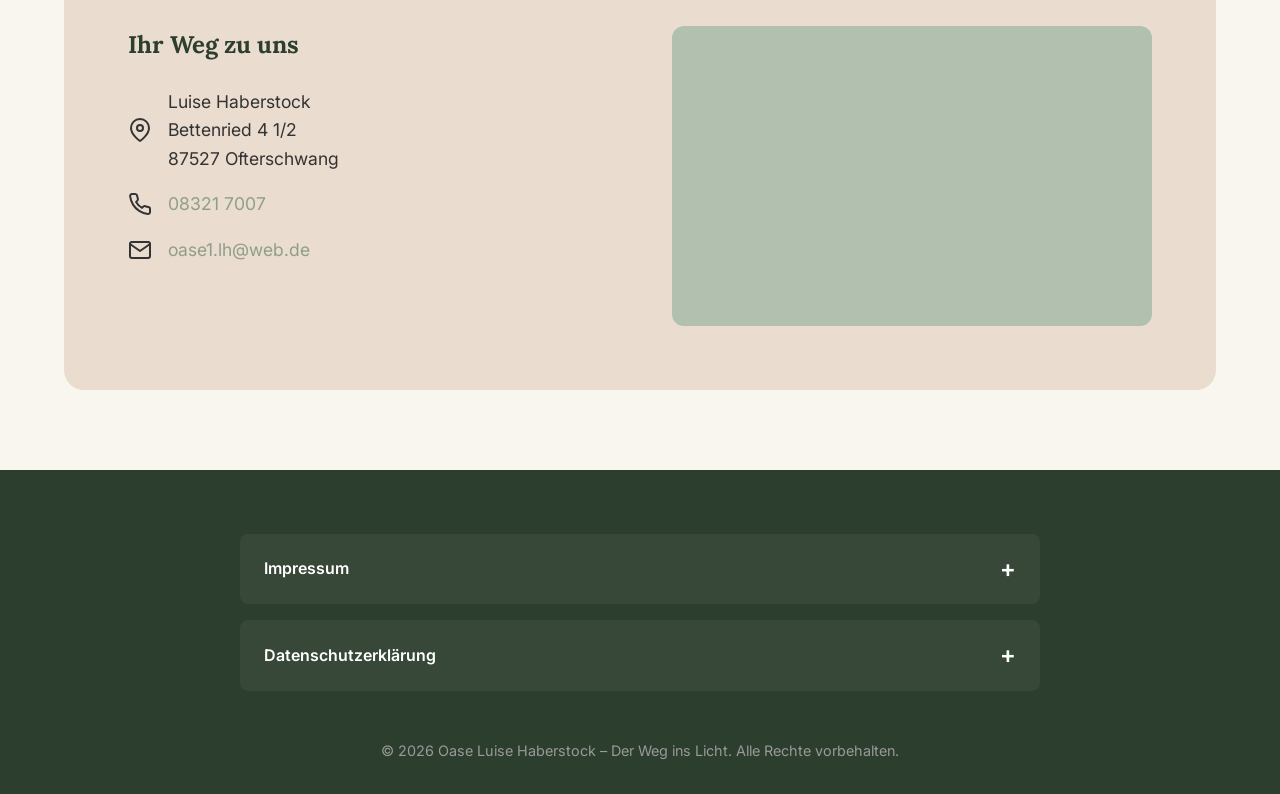
==== commit 5e37c34b: "Add files via upload" ====
--- a/index.html
+++ b/index.html
@@ -1,21 +1,25 @@
 <!DOCTYPE html>
 <html lang="de">
+
 <head>
     <meta charset="UTF-8">
     <meta name="viewport" content="width=device-width, initial-scale=1.0">
     <title>Oase Luise Haberstock – Der Weg ins Licht</title>
-    
+
     <!-- Google Fonts -->
     <link rel="preconnect" href="https://fonts.googleapis.com">
     <link rel="preconnect" href="https://fonts.gstatic.com" crossorigin>
-    <link href="https://fonts.googleapis.com/css2?family=Inter:wght@400;500;600&family=Lora:ital,wght@0,400;0,600;0,700;1,400&display=swap" rel="stylesheet">
-    
+    <link
+        href="https://fonts.googleapis.com/css2?family=Inter:wght@400;500;600&family=Lora:ital,wght@0,400;0,600;0,700;1,400&display=swap"
+        rel="stylesheet">
+
     <!-- CSS -->
     <link rel="stylesheet" href="style.css">
 
     <!-- Netlify Identity Widget -->
     <script src="https://identity.netlify.com/v1/netlify-identity-widget.js"></script>
 </head>
+
 <body>
 
     <!-- Header & Navigation -->
@@ -36,15 +40,17 @@
         <section id="home" class="hero">
             <div class="hero-content">
                 <h1>Der Weg ins Licht</h1>
-                <p>Herzlich Willkommen in der spirituellen Praxis Oase. Entdecken Sie Ihre innere Mitte durch Reiki, Meditationen und Familienaufstellungen.</p>
-                
+                <p>Herzlich Willkommen in der spirituellen Praxis Oase. Entdecken Sie Ihre innere Mitte durch Reiki,
+                    Meditationen und Familienaufstellungen.</p>
+
                 <div class="notice-box">
                     <strong>Hinweis:</strong> Einzeltermine sind auch über Skype, Zoom, WhatsApp oder Mail möglich.
                 </div>
             </div>
             <div class="hero-image">
                 <!-- Platzhalter für das Portrait-Bild -->
-                <img src="luise-haberstock.jpg" alt="Portrait von Luise Haberstock" onerror="this.outerHTML='<div class=\'placeholder-img\'>Hier Bild einfügen<br>(luise-haberstock.jpg)</div>'">
+                <img src="luise-haberstock.jpg" alt="Portrait von Luise Haberstock"
+                    onerror="this.outerHTML='<div class=\'placeholder-img\'>Hier Bild einfügen<br>(luise-haberstock.jpg)</div>'">
             </div>
         </section>
 
@@ -52,7 +58,7 @@
         <section id="angebote">
             <h2>Regelmäßige Angebote</h2>
             <p>Nehmen Sie sich Zeit für sich selbst bei unseren wöchentlichen Treffen.</p>
-            
+
             <div class="angebote-grid">
                 <div class="card">
                     <h3>Meditation</h3>
@@ -61,7 +67,7 @@
                     <p><strong>Jeden Dienstag, 19:30 Uhr</strong></p>
                     <p class="hint">Wichtiger Hinweis: Im Juli/August am Dienstag keine Meditation.</p>
                 </div>
-                
+
                 <div class="card">
                     <h3>Familienaufstellung</h3>
                     <p>Verborgene Dynamiken erkennen und heilsame Lösungen finden.</p>
@@ -69,15 +75,16 @@
                     <p><strong>Jeden Mittwoch, 20:00 Uhr</strong></p>
                 </div>
             </div>
-            
-            <p class="hint" style="margin-top: 1.5rem;">Hinweis: Falls ein Dienstag/Mittwoch ausfällt, wird es hier angezeigt.</p>
+
+            <p class="hint" style="margin-top: 1.5rem;">Hinweis: Falls ein Dienstag/Mittwoch ausfällt, wird es hier
+                angezeigt.</p>
         </section>
 
         <!-- 3. Seminare & Reiki-Kurse -->
         <section id="seminare">
             <h2>Seminare & Reiki-Kurse</h2>
             <p>Vertiefen Sie Ihr Wissen und Ihre spirituelle Praxis in unseren Wochenendkursen.</p>
-            
+
             <h3>Anstehende Seminare</h3>
             <div id="dynamic-seminare" class="seminar-grid">
                 <p>Lade Termine...</p>
@@ -95,25 +102,35 @@
                 <div class="kontakt-info">
                     <h2>Ihr Weg zu uns</h2>
                     <p>
-                        <svg width="24" height="24" viewBox="0 0 24 24" fill="none" stroke="currentColor" stroke-width="2" stroke-linecap="round" stroke-linejoin="round"><path d="M21 10c0 7-9 13-9 13s-9-6-9-13a9 9 0 0 1 18 0z"></path><circle cx="12" cy="10" r="3"></circle></svg>
+                        <svg width="24" height="24" viewBox="0 0 24 24" fill="none" stroke="currentColor"
+                            stroke-width="2" stroke-linecap="round" stroke-linejoin="round">
+                            <path d="M21 10c0 7-9 13-9 13s-9-6-9-13a9 9 0 0 1 18 0z"></path>
+                            <circle cx="12" cy="10" r="3"></circle>
+                        </svg>
                         Luise Haberstock<br>Bettenried 4 1/2<br>87527 Ofterschwang
                     </p>
                     <p>
-                        <svg width="24" height="24" viewBox="0 0 24 24" fill="none" stroke="currentColor" stroke-width="2" stroke-linecap="round" stroke-linejoin="round"><path d="M22 16.92v3a2 2 0 0 1-2.18 2 19.79 19.79 0 0 1-8.63-3.07 19.5 19.5 0 0 1-6-6 19.79 19.79 0 0 1-3.07-8.67A2 2 0 0 1 4.11 2h3a2 2 0 0 1 2 1.72 12.84 12.84 0 0 0 .7 2.81 2 2 0 0 1-.45 2.11L8.09 9.91a16 16 0 0 0 6 6l1.27-1.27a2 2 0 0 1 2.11-.45 12.84 12.84 0 0 0 2.81.7A2 2 0 0 1 22 16.92z"></path></svg>
+                        <svg width="24" height="24" viewBox="0 0 24 24" fill="none" stroke="currentColor"
+                            stroke-width="2" stroke-linecap="round" stroke-linejoin="round">
+                            <path
+                                d="M22 16.92v3a2 2 0 0 1-2.18 2 19.79 19.79 0 0 1-8.63-3.07 19.5 19.5 0 0 1-6-6 19.79 19.79 0 0 1-3.07-8.67A2 2 0 0 1 4.11 2h3a2 2 0 0 1 2 1.72 12.84 12.84 0 0 0 .7 2.81 2 2 0 0 1-.45 2.11L8.09 9.91a16 16 0 0 0 6 6l1.27-1.27a2 2 0 0 1 2.11-.45 12.84 12.84 0 0 0 2.81.7A2 2 0 0 1 22 16.92z">
+                            </path>
+                        </svg>
                         <a href="tel:083217007">08321 7007</a>
                     </p>
                     <p>
-                        <svg width="24" height="24" viewBox="0 0 24 24" fill="none" stroke="currentColor" stroke-width="2" stroke-linecap="round" stroke-linejoin="round"><path d="M4 4h16c1.1 0 2 .9 2 2v12c0 1.1-.9 2-2 2H4c-1.1 0-2-.9-2-2V6c0-1.1.9-2 2-2z"></path><polyline points="22,6 12,13 2,6"></polyline></svg>
+                        <svg width="24" height="24" viewBox="0 0 24 24" fill="none" stroke="currentColor"
+                            stroke-width="2" stroke-linecap="round" stroke-linejoin="round">
+                            <path d="M4 4h16c1.1 0 2 .9 2 2v12c0 1.1-.9 2-2 2H4c-1.1 0-2-.9-2-2V6c0-1.1.9-2 2-2z">
+                            </path>
+                            <polyline points="22,6 12,13 2,6"></polyline>
+                        </svg>
                         <a href="mailto:oase1.lh@web.de">oase1.lh@web.de</a>
                     </p>
                 </div>
                 <div class="kontakt-map">
-                    <iframe 
-                        width="100%" 
-                        height="100%" 
-                        style="border:0; border-radius: 12px; min-height: 300px;" 
-                        loading="lazy" 
-                        allowfullscreen 
+                    <iframe width="100%" height="100%" style="border:0; border-radius: 12px; min-height: 300px;"
+                        loading="lazy" allowfullscreen
                         src="https://maps.google.com/maps?q=Bettenried%204%201/2,%2087527%20Ofterschwang&t=&z=13&ie=UTF8&iwloc=&output=embed">
                     </iframe>
                 </div>
@@ -128,12 +145,15 @@
             <div class="details-content">
                 <p><strong>Herausgeber und verantwortlich für den Inhalt:</strong></p>
                 <p>Luise Haberstock<br>
-                Bettenried 4 1/2<br>
-                87527 Ofterschwang</p>
+                    Bettenried 4 1/2<br>
+                    87527 Ofterschwang</p>
                 <p>Telefon: 08321 7007<br>
-                E-Mail: oase1.lh@web.de</p>
+                    E-Mail: oase1.lh@web.de</p>
                 <p><strong>Gewährleistung:</strong><br>
-                Wir bemühen uns um möglichst korrekte und aktuelle Information. Trotzdem können Fehler auftreten. Die Inhalte wurden sorgfältig erarbeitet. Dennoch übernehmen Autoren und Herausgeber keine Gewähr und Haftung für die Richtigkeit, Zuverlässigkeit, Vollständigkeit und Aktualität der Information.</p>
+                    Wir bemühen uns um möglichst korrekte und aktuelle Information. Trotzdem können Fehler auftreten.
+                    Die Inhalte wurden sorgfältig erarbeitet. Dennoch übernehmen Autoren und Herausgeber keine Gewähr
+                    und Haftung für die Richtigkeit, Zuverlässigkeit, Vollständigkeit und Aktualität der Information.
+                </p>
             </div>
         </details>
 
@@ -142,13 +162,24 @@
             <div class="details-content">
                 <p><strong>Verantwortliche:</strong> Luise Haberstock</p>
                 <p><strong>Allgemeine Hinweise:</strong><br>
-                Die folgenden Hinweise geben einen einfachen Überblick darüber, was mit Ihren personenbezogenen Daten passiert, wenn Sie unsere Website besuchen.</p>
+                    Die folgenden Hinweise geben einen einfachen Überblick darüber, was mit Ihren personenbezogenen
+                    Daten passiert, wenn Sie unsere Website besuchen.</p>
                 <p><strong>Datenerfassung auf unserer Website (Server-Log-Files):</strong><br>
-                Der Provider der Seiten erhebt und speichert automatisch Informationen in so genannten Server-Log-Files, die Ihr Browser automatisch an uns übermittelt. Dies sind Browsertyp/Browserversion, verwendetes Betriebssystem, Referrer URL, Hostname des zugreifenden Rechners, Uhrzeit der Serveranfrage, IP-Adresse. Eine Zusammenführung dieser Daten mit anderen Datenquellen wird nicht vorgenommen.</p>
+                    Der Provider der Seiten erhebt und speichert automatisch Informationen in so genannten
+                    Server-Log-Files, die Ihr Browser automatisch an uns übermittelt. Dies sind
+                    Browsertyp/Browserversion, verwendetes Betriebssystem, Referrer URL, Hostname des zugreifenden
+                    Rechners, Uhrzeit der Serveranfrage, IP-Adresse. Eine Zusammenführung dieser Daten mit anderen
+                    Datenquellen wird nicht vorgenommen.</p>
                 <p><strong>Cookies:</strong><br>
-                Diese Website verwendet teilweise so genannte Cookies. Cookies richten auf Ihrem Rechner keinen Schaden an und enthalten keine Viren. Sie dienen dazu, unser Angebot nutzerfreundlicher, effektiver und sicherer zu machen.</p>
+                    Diese Website verwendet teilweise so genannte Cookies. Cookies richten auf Ihrem Rechner keinen
+                    Schaden an und enthalten keine Viren. Sie dienen dazu, unser Angebot nutzerfreundlicher, effektiver
+                    und sicherer zu machen.</p>
                 <p><strong>Auskunft, Löschung, Sperrung:</strong><br>
-                Sie haben jederzeit das Recht auf unentgeltliche Auskunft über Ihre gespeicherten personenbezogenen Daten, deren Herkunft und Empfänger und den Zweck der Datenverarbeitung sowie ein Recht auf Berichtigung, Sperrung oder Löschung dieser Daten. Hierzu sowie zu weiteren Fragen zum Thema personenbezogene Daten können Sie sich jederzeit unter der im Impressum angegebenen Adresse an uns wenden.</p>
+                    Sie haben jederzeit das Recht auf unentgeltliche Auskunft über Ihre gespeicherten personenbezogenen
+                    Daten, deren Herkunft und Empfänger und den Zweck der Datenverarbeitung sowie ein Recht auf
+                    Berichtigung, Sperrung oder Löschung dieser Daten. Hierzu sowie zu weiteren Fragen zum Thema
+                    personenbezogene Daten können Sie sich jederzeit unter der im Impressum angegebenen Adresse an uns
+                    wenden.</p>
             </div>
         </details>
 
@@ -163,15 +194,17 @@
             .then(data => {
                 const seminareContainer = document.getElementById('dynamic-seminare');
                 const reikiContainer = document.getElementById('dynamic-reiki');
-                
+
                 seminareContainer.innerHTML = '';
                 reikiContainer.innerHTML = '';
 
                 // Seminare generieren
                 if (data.seminare && data.seminare.length > 0) {
                     data.seminare.forEach(item => {
+                        const abgesagt = item.status === 'Abgesagt';
                         seminareContainer.innerHTML += `
-                            <div class="seminar-card">
+                            <div class="seminar-card${abgesagt ? ' abgesagt' : ''}">
+                                ${abgesagt ? '<div class="abgesagt-badge">ABGESAGT</div>' : ''}
                                 <div class="seminar-date">${item.datum}</div>
                                 <div class="seminar-title">${item.titel}</div>
                                 <div class="seminar-details">
@@ -188,8 +221,10 @@
                 // Reiki generieren
                 if (data.reiki && data.reiki.length > 0) {
                     data.reiki.forEach(item => {
+                        const abgesagt = item.status === 'Abgesagt';
                         reikiContainer.innerHTML += `
-                            <div class="seminar-card">
+                            <div class="seminar-card${abgesagt ? ' abgesagt' : ''}">
+                                ${abgesagt ? '<div class="abgesagt-badge">ABGESAGT</div>' : ''}
                                 <div class="seminar-date">${item.datum}</div>
                                 <div class="seminar-title">${item.titel}</div>
                                 <div class="seminar-details">
@@ -221,4 +256,5 @@
         }
     </script>
 </body>
-</html>
+
+</html>
--- a/style.css
+++ b/style.css
@@ -245,6 +245,31 @@
   color: var(--color-heading);
 }
 
+.seminar-card.abgesagt {
+  border-left-color: #d32f2f;
+  opacity: 0.7;
+  position: relative;
+  overflow: hidden;
+}
+
+.seminar-card.abgesagt .seminar-title {
+  text-decoration: line-through;
+  color: var(--color-text-light);
+}
+
+.abgesagt-badge {
+  position: absolute;
+  top: 15px;
+  right: -30px;
+  background-color: #d32f2f;
+  color: white;
+  padding: 5px 30px;
+  font-size: 0.8rem;
+  font-weight: bold;
+  transform: rotate(45deg);
+  letter-spacing: 1px;
+}
+
 /* Kontakt */
 .kontakt-wrapper {
   display: flex;
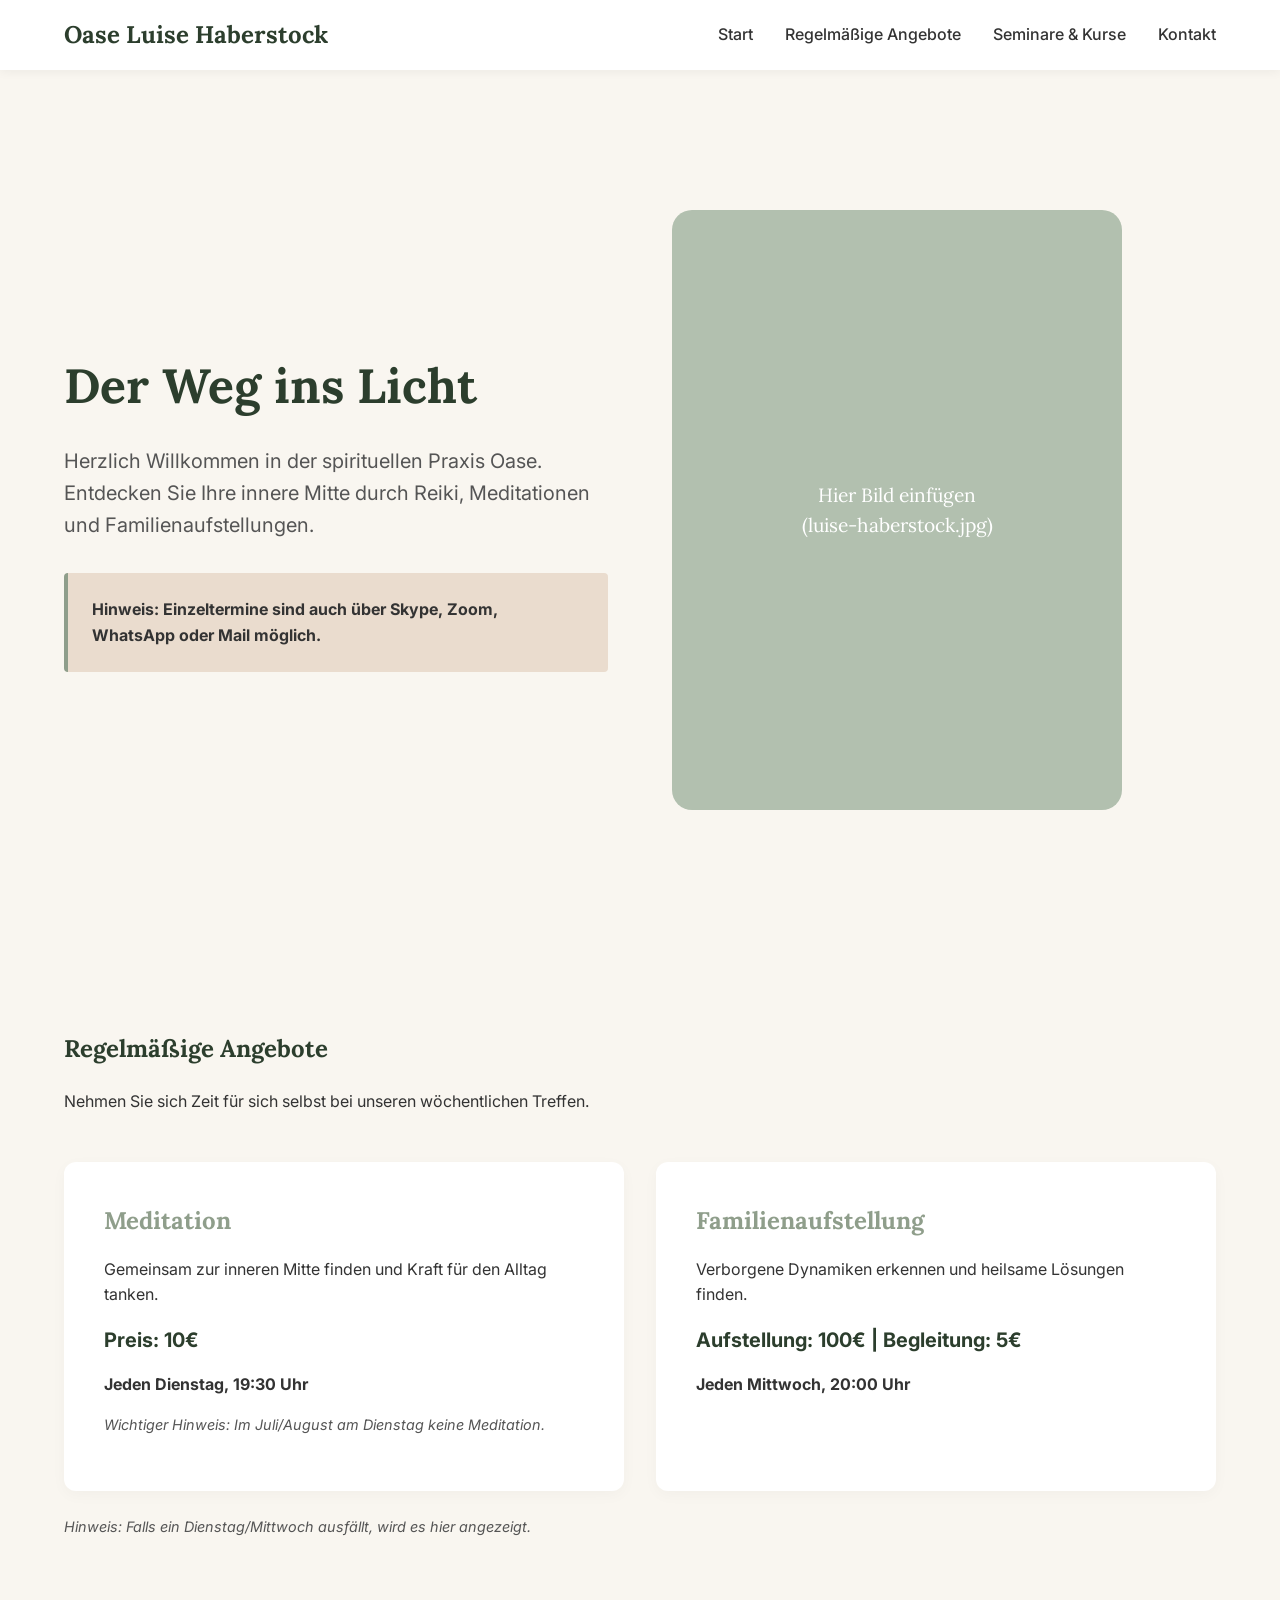
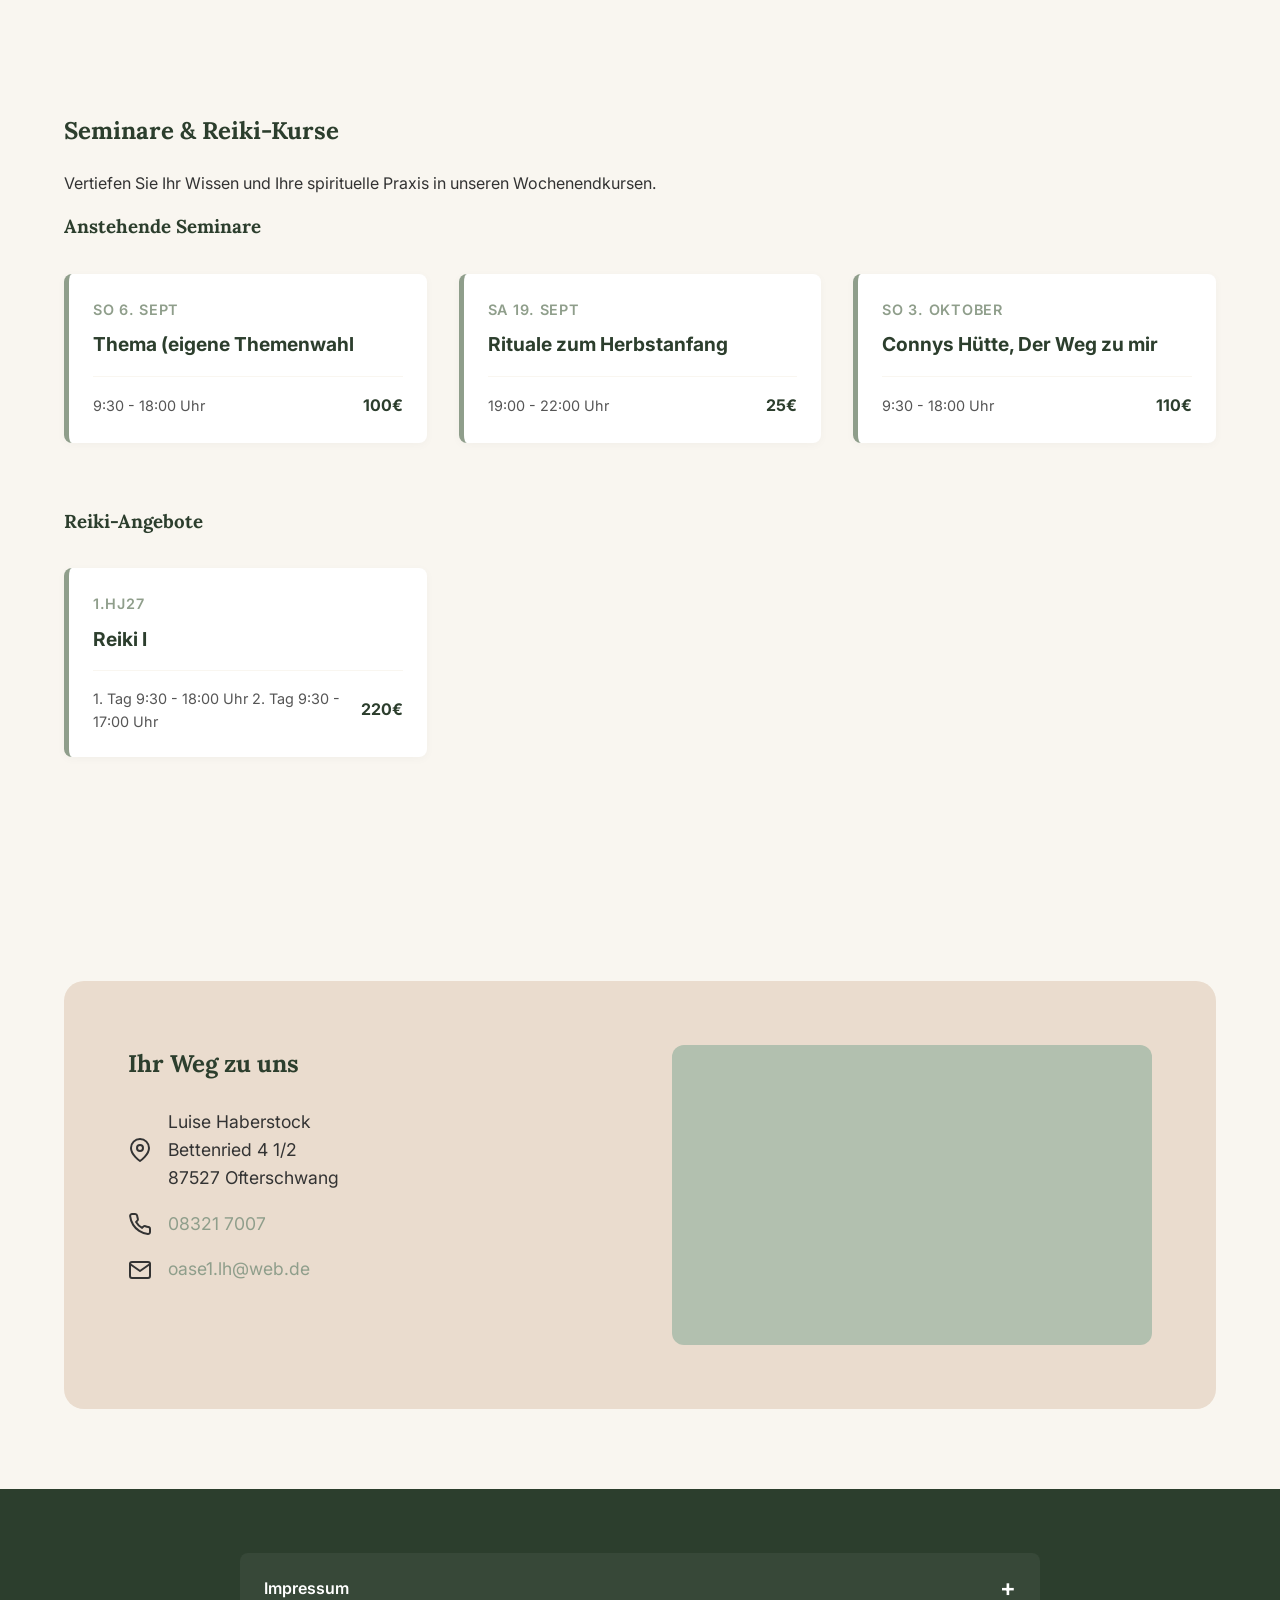
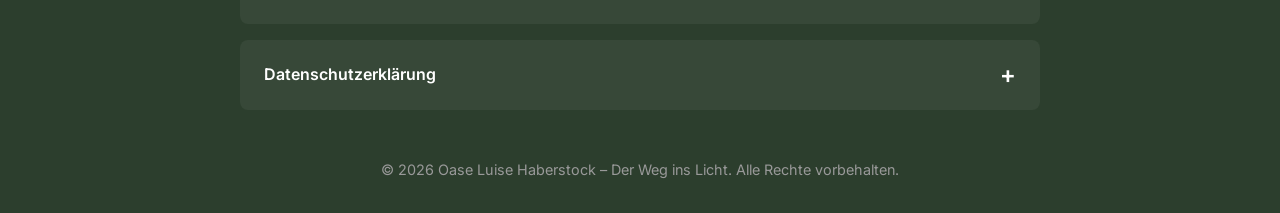
==== commit 1ab6a8c5: "Add files via upload" ====
--- a/index.html
+++ b/index.html
@@ -39,17 +39,16 @@
         <!-- 1. Header / Startbereich -->
         <section id="home" class="hero">
             <div class="hero-content">
-                <h1>Der Weg ins Licht</h1>
-                <p>Herzlich Willkommen in der spirituellen Praxis Oase. Entdecken Sie Ihre innere Mitte durch Reiki,
+                <h1 id="dyn-startseite-titel">Der Weg ins Licht</h1>
+                <p id="dyn-startseite-text">Herzlich Willkommen in der spirituellen Praxis Oase. Entdecken Sie Ihre innere Mitte durch Reiki,
                     Meditationen und Familienaufstellungen.</p>
 
                 <div class="notice-box">
-                    <strong>Hinweis:</strong> Einzeltermine sind auch über Skype, Zoom, WhatsApp oder Mail möglich.
+                    <strong id="dyn-startseite-hinweis">Hinweis: Einzeltermine sind auch über Skype, Zoom, WhatsApp oder Mail möglich.</strong>
                 </div>
             </div>
             <div class="hero-image">
-                <!-- Platzhalter für das Portrait-Bild -->
-                <img src="luise-haberstock.jpg" alt="Portrait von Luise Haberstock"
+                <img id="dyn-header-bild" src="luise-haberstock.jpg" alt="Portrait von Luise Haberstock"
                     onerror="this.outerHTML='<div class=\'placeholder-img\'>Hier Bild einfügen<br>(luise-haberstock.jpg)</div>'">
             </div>
         </section>
@@ -62,21 +61,21 @@
             <div class="angebote-grid">
                 <div class="card">
                     <h3>Meditation</h3>
-                    <p>Gemeinsam zur inneren Mitte finden und Kraft für den Alltag tanken.</p>
-                    <div class="price">Preis: 10€</div>
-                    <p><strong>Jeden Dienstag, 19:30 Uhr</strong></p>
-                    <p class="hint">Wichtiger Hinweis: Im Juli/August am Dienstag keine Meditation.</p>
+                    <p id="dyn-meditation-text">Gemeinsam zur inneren Mitte finden und Kraft für den Alltag tanken.</p>
+                    <div class="price" id="dyn-meditation-preis">Preis: 10€</div>
+                    <p><strong id="dyn-meditation-zeit">Jeden Dienstag, 19:30 Uhr</strong></p>
+                    <p class="hint" id="dyn-meditation-hinweis">Wichtiger Hinweis: Im Juli/August am Dienstag keine Meditation.</p>
                 </div>
 
                 <div class="card">
                     <h3>Familienaufstellung</h3>
-                    <p>Verborgene Dynamiken erkennen und heilsame Lösungen finden.</p>
-                    <div class="price">Aufstellung: 100€ | Begleitung: 5€</div>
-                    <p><strong>Jeden Mittwoch, 20:00 Uhr</strong></p>
-                </div>
-            </div>
-
-            <p class="hint" style="margin-top: 1.5rem;">Hinweis: Falls ein Dienstag/Mittwoch ausfällt, wird es hier
+                    <p id="dyn-familie-text">Verborgene Dynamiken erkennen und heilsame Lösungen finden.</p>
+                    <div class="price" id="dyn-familie-preis">Aufstellung: 100€ | Begleitung: 5€</div>
+                    <p><strong id="dyn-familie-zeit">Jeden Mittwoch, 20:00 Uhr</strong></p>
+                </div>
+            </div>
+
+            <p class="hint" style="margin-top: 1.5rem;" id="dyn-allgemeiner-hinweis">Hinweis: Falls ein Dienstag/Mittwoch ausfällt, wird es hier
                 angezeigt.</p>
         </section>
 
@@ -107,7 +106,7 @@
                             <path d="M21 10c0 7-9 13-9 13s-9-6-9-13a9 9 0 0 1 18 0z"></path>
                             <circle cx="12" cy="10" r="3"></circle>
                         </svg>
-                        Luise Haberstock<br>Bettenried 4 1/2<br>87527 Ofterschwang
+                        <span id="dyn-kontakt-adresse">Luise Haberstock<br>Bettenried 4 1/2<br>87527 Ofterschwang</span>
                     </p>
                     <p>
                         <svg width="24" height="24" viewBox="0 0 24 24" fill="none" stroke="currentColor"
@@ -116,7 +115,7 @@
                                 d="M22 16.92v3a2 2 0 0 1-2.18 2 19.79 19.79 0 0 1-8.63-3.07 19.5 19.5 0 0 1-6-6 19.79 19.79 0 0 1-3.07-8.67A2 2 0 0 1 4.11 2h3a2 2 0 0 1 2 1.72 12.84 12.84 0 0 0 .7 2.81 2 2 0 0 1-.45 2.11L8.09 9.91a16 16 0 0 0 6 6l1.27-1.27a2 2 0 0 1 2.11-.45 12.84 12.84 0 0 0 2.81.7A2 2 0 0 1 22 16.92z">
                             </path>
                         </svg>
-                        <a href="tel:083217007">08321 7007</a>
+                        <a href="tel:083217007" id="dyn-kontakt-telefon">08321 7007</a>
                     </p>
                     <p>
                         <svg width="24" height="24" viewBox="0 0 24 24" fill="none" stroke="currentColor"
@@ -125,7 +124,7 @@
                             </path>
                             <polyline points="22,6 12,13 2,6"></polyline>
                         </svg>
-                        <a href="mailto:oase1.lh@web.de">oase1.lh@web.de</a>
+                        <a href="mailto:oase1.lh@web.de" id="dyn-kontakt-email">oase1.lh@web.de</a>
                     </p>
                 </div>
                 <div class="kontakt-map">
@@ -144,11 +143,11 @@
             <summary>Impressum</summary>
             <div class="details-content">
                 <p><strong>Herausgeber und verantwortlich für den Inhalt:</strong></p>
-                <p>Luise Haberstock<br>
+                <p id="dyn-impressum-adresse">Luise Haberstock<br>
                     Bettenried 4 1/2<br>
                     87527 Ofterschwang</p>
-                <p>Telefon: 08321 7007<br>
-                    E-Mail: oase1.lh@web.de</p>
+                <p>Telefon: <span id="dyn-impressum-telefon">08321 7007</span><br>
+                    E-Mail: <span id="dyn-impressum-email">oase1.lh@web.de</span></p>
                 <p><strong>Gewährleistung:</strong><br>
                     Wir bemühen uns um möglichst korrekte und aktuelle Information. Trotzdem können Fehler auftreten.
                     Die Inhalte wurden sorgfältig erarbeitet. Dennoch übernehmen Autoren und Herausgeber keine Gewähr
@@ -160,7 +159,7 @@
         <details>
             <summary>Datenschutzerklärung</summary>
             <div class="details-content">
-                <p><strong>Verantwortliche:</strong> Luise Haberstock</p>
+                <p><strong>Verantwortliche:</strong> <span id="dyn-datenschutz-name">Luise Haberstock</span></p>
                 <p><strong>Allgemeine Hinweise:</strong><br>
                     Die folgenden Hinweise geben einen einfachen Überblick darüber, was mit Ihren personenbezogenen
                     Daten passiert, wenn Sie unsere Website besuchen.</p>
@@ -192,6 +191,57 @@
         fetch('angebote.json')
             .then(res => res.json())
             .then(data => {
+                // --- NEU: Allgemeine Texte & Startseite ---
+                if (data.allgemein) {
+                    if (data.allgemein.startseite_titel) document.getElementById('dyn-startseite-titel').textContent = data.allgemein.startseite_titel;
+                    if (data.allgemein.startseite_text) document.getElementById('dyn-startseite-text').textContent = data.allgemein.startseite_text;
+                    if (data.allgemein.startseite_hinweis) document.getElementById('dyn-startseite-hinweis').textContent = data.allgemein.startseite_hinweis;
+                    
+                    if (data.allgemein.header_bild) {
+                        const imgEl = document.getElementById('dyn-header-bild');
+                        // Wenn der Pfad nicht mit '/' oder 'http' anfängt, füge '/images/' hinzu
+                        let imgPath = data.allgemein.header_bild;
+                        if (!imgPath.startsWith('/') && !imgPath.startsWith('http')) {
+                             imgPath = '/images/' + imgPath;
+                        }
+                        imgEl.src = imgPath;
+                    }
+                }
+
+                // --- NEU: Kontakt-Daten ---
+                if (data.kontakt) {
+                    const addrHtml = `${data.kontakt.name}<br>${data.kontakt.strasse}<br>${data.kontakt.ort}`;
+                    document.getElementById('dyn-kontakt-adresse').innerHTML = addrHtml;
+                    document.getElementById('dyn-impressum-adresse').innerHTML = addrHtml;
+                    document.getElementById('dyn-datenschutz-name').textContent = data.kontakt.name;
+
+                    const tel = document.getElementById('dyn-kontakt-telefon');
+                    tel.textContent = data.kontakt.telefon;
+                    tel.href = "tel:" + data.kontakt.telefon.replace(/[^0-9+]/g, '');
+                    document.getElementById('dyn-impressum-telefon').textContent = data.kontakt.telefon;
+
+                    const mail = document.getElementById('dyn-kontakt-email');
+                    mail.textContent = data.kontakt.email;
+                    mail.href = "mailto:" + data.kontakt.email;
+                    document.getElementById('dyn-impressum-email').textContent = data.kontakt.email;
+                }
+
+                // --- NEU: Regelmäßige Angebote ---
+                if (data.regelmaessig) {
+                    if (data.regelmaessig.meditation_text) document.getElementById('dyn-meditation-text').textContent = data.regelmaessig.meditation_text;
+                    if (data.regelmaessig.meditation_preis) document.getElementById('dyn-meditation-preis').textContent = data.regelmaessig.meditation_preis;
+                    if (data.regelmaessig.meditation_zeit) document.getElementById('dyn-meditation-zeit').textContent = data.regelmaessig.meditation_zeit;
+                    if (data.regelmaessig.meditation_hinweis) document.getElementById('dyn-meditation-hinweis').textContent = data.regelmaessig.meditation_hinweis;
+
+                    if (data.regelmaessig.familie_text) document.getElementById('dyn-familie-text').textContent = data.regelmaessig.familie_text;
+                    if (data.regelmaessig.familie_preis) document.getElementById('dyn-familie-preis').textContent = data.regelmaessig.familie_preis;
+                    if (data.regelmaessig.familie_zeit) document.getElementById('dyn-familie-zeit').textContent = data.regelmaessig.familie_zeit;
+                    
+                    if (data.regelmaessig.allgemeiner_hinweis) document.getElementById('dyn-allgemeiner-hinweis').textContent = data.regelmaessig.allgemeiner_hinweis;
+                }
+
+
+                // --- BESTEHEND: Termine ---
                 const seminareContainer = document.getElementById('dynamic-seminare');
                 const reikiContainer = document.getElementById('dynamic-reiki');
 
